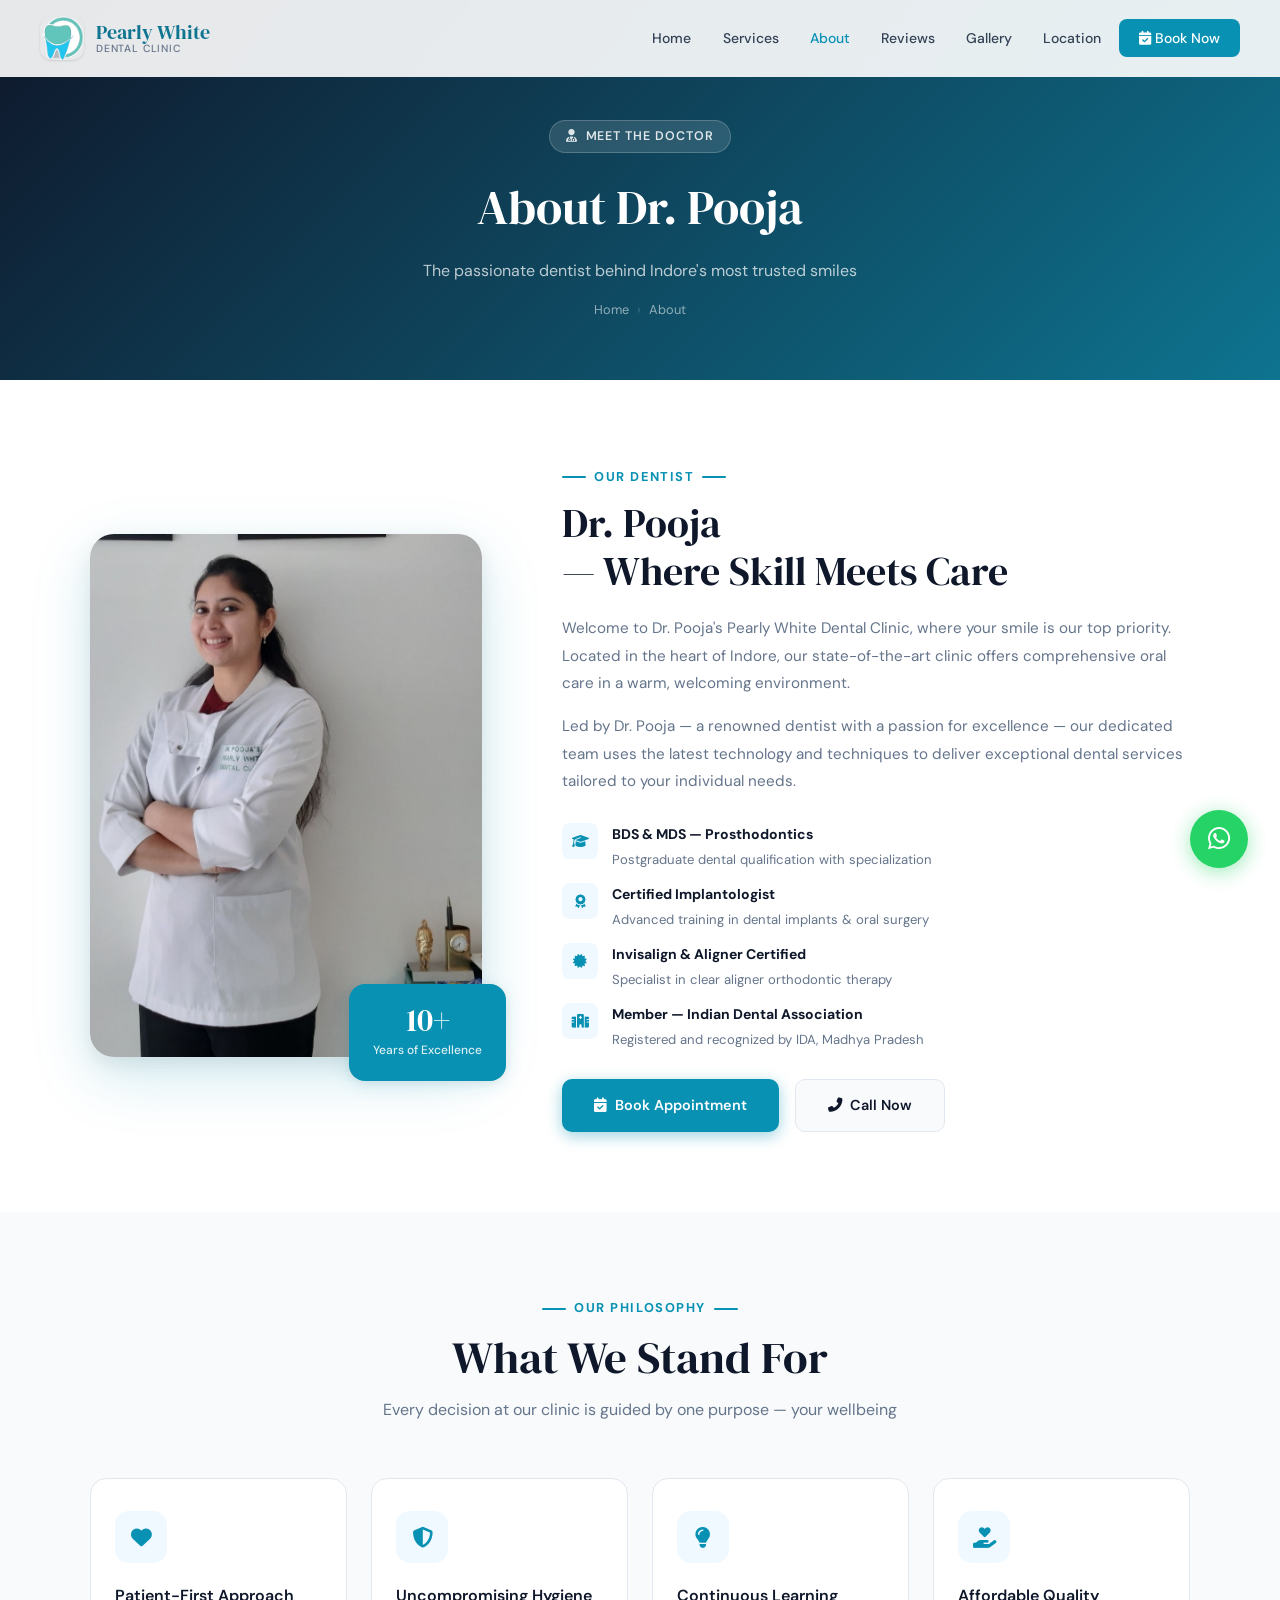
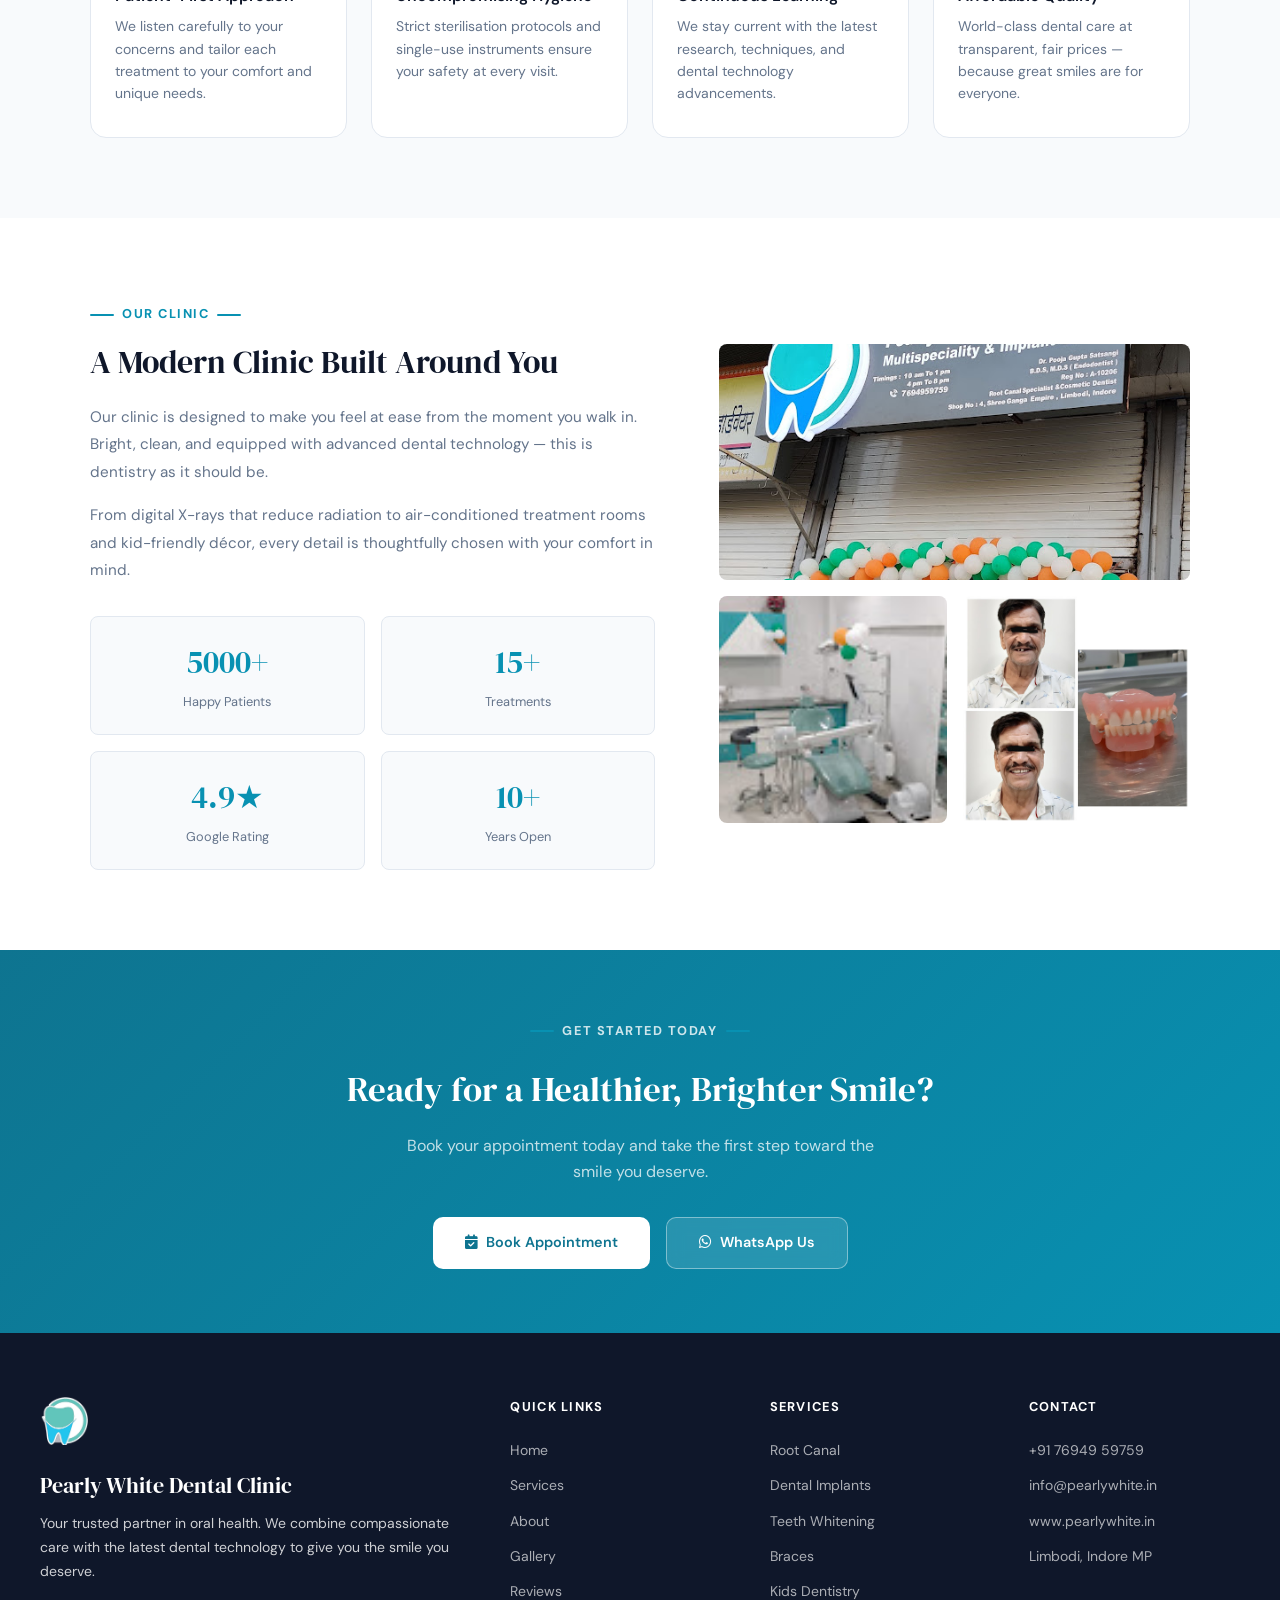
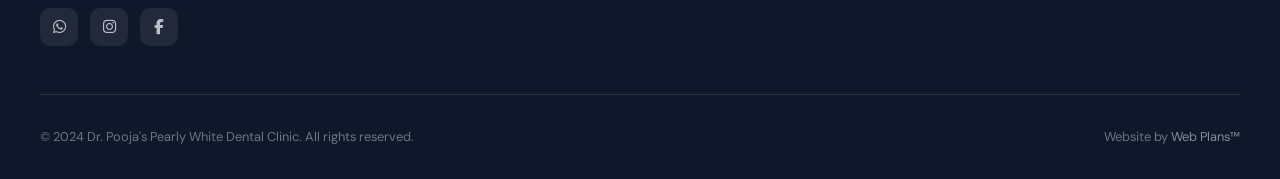
==== about.html @ 0741f584 "Add files via upload" ====
<!DOCTYPE html>
<html lang="en">
<head>
  <meta charset="UTF-8">
  <meta name="viewport" content="width=device-width, initial-scale=1.0">
  <title>About Dr. Pooja — Pearly White Dental Clinic Indore</title>
  <link rel="icon" type="image/x-icon" href="logo.png">
  <meta name="description" content="Meet Dr. Pooja — founder and lead dentist at Pearly White Dental Clinic, Indore. Learn about her qualifications, philosophy, and commitment to your smile.">
  <meta name="theme-color" content="#0891b2">
  <link rel="stylesheet" href="style.css">
  <link rel="stylesheet" href="https://cdnjs.cloudflare.com/ajax/libs/font-awesome/6.4.0/css/all.min.css">
  <style>
    /* About-specific */
    .about-intro {
      background: var(--white);
    }
    .about-grid {
      display: grid;
      grid-template-columns: 1fr 1.6fr;
      gap: 5rem;
      align-items: center;
      max-width: 1100px;
      margin: 0 auto;
    }
    .about-img-wrap {
      position: relative;
    }
    .about-img-frame {
      border-radius: 24px;
      overflow: hidden;
      box-shadow: var(--shadow-lg);
      aspect-ratio: 3/4;
    }
    .about-img-frame img {
      width: 100%;
      height: 100%;
      object-fit: cover;
      display: block;
    }
    .about-badge-float {
      position: absolute;
      bottom: -1.5rem;
      right: -1.5rem;
      background: var(--primary);
      color: white;
      padding: 1.25rem 1.5rem;
      border-radius: 16px;
      text-align: center;
      box-shadow: var(--shadow-md);
    }
    .about-badge-float .num {
      font-family: 'DM Serif Display', serif;
      font-size: 2rem;
      display: block;
      line-height: 1;
    }
    .about-badge-float .lbl {
      font-size: 0.75rem;
      opacity: 0.85;
      font-weight: 500;
    }
    .about-text .section-label { justify-content: flex-start; }
    .about-text h2 {
      font-family: 'DM Serif Display', serif;
      font-size: clamp(1.8rem, 3.5vw, 2.5rem);
      color: var(--dark);
      font-weight: 400;
      line-height: 1.2;
      margin-bottom: 1.25rem;
    }
    .about-text p {
      color: var(--muted);
      line-height: 1.8;
      margin-bottom: 1rem;
      font-size: 0.95rem;
    }
    .about-creds {
      display: flex;
      flex-direction: column;
      gap: 0.75rem;
      margin: 1.75rem 0;
    }
    .cred-item {
      display: flex;
      align-items: flex-start;
      gap: 0.85rem;
    }
    .cred-icon {
      width: 36px;
      height: 36px;
      background: var(--accent);
      border-radius: 8px;
      display: flex;
      align-items: center;
      justify-content: center;
      color: var(--primary);
      font-size: 0.85rem;
      flex-shrink: 0;
    }
    .cred-item strong { display: block; font-size: 0.875rem; color: var(--dark); }
    .cred-item span { font-size: 0.82rem; color: var(--muted); }

    /* Values */
    .values { background: var(--light); }
    .values-grid {
      display: grid;
      grid-template-columns: repeat(auto-fit, minmax(220px, 1fr));
      gap: 1.5rem;
      max-width: 1100px;
      margin: 0 auto;
    }
    .value-card {
      background: var(--white);
      border: 1px solid var(--border);
      border-radius: var(--radius);
      padding: 2rem 1.5rem;
      transition: var(--transition);
    }
    .value-card:hover {
      box-shadow: var(--shadow-md);
      transform: translateY(-5px);
      border-color: rgba(8,145,178,0.2);
    }
    .value-icon {
      width: 52px; height: 52px;
      background: var(--accent);
      border-radius: 14px;
      display: flex; align-items: center; justify-content: center;
      color: var(--primary);
      font-size: 1.3rem;
      margin-bottom: 1.25rem;
      transition: var(--transition);
    }
    .value-card:hover .value-icon {
      background: var(--primary);
      color: white;
    }
    .value-card h3 { font-size: 1rem; font-weight: 600; margin-bottom: 0.4rem; }
    .value-card p { font-size: 0.875rem; color: var(--muted); line-height: 1.6; }

    /* Team / Dr card */
    .clinic-section { background: var(--white); }
    .clinic-inner {
      max-width: 1100px;
      margin: 0 auto;
      display: grid;
      grid-template-columns: 1.2fr 1fr;
      gap: 4rem;
      align-items: center;
    }
    .clinic-text h2 {
      font-family: 'DM Serif Display', serif;
      font-size: 2rem;
      font-weight: 400;
      margin-bottom: 1rem;
    }
    .clinic-text p {
      color: var(--muted);
      line-height: 1.8;
      font-size: 0.95rem;
      margin-bottom: 1rem;
    }
    .stats-row {
      display: grid;
      grid-template-columns: repeat(2, 1fr);
      gap: 1rem;
      margin-top: 2rem;
    }
    .stat-box {
      background: var(--light);
      border: 1px solid var(--border);
      border-radius: var(--radius-sm);
      padding: 1.25rem;
      text-align: center;
    }
    .stat-box .n {
      font-family: 'DM Serif Display', serif;
      font-size: 2rem;
      color: var(--primary);
      display: block;
    }
    .stat-box .l { font-size: 0.8rem; color: var(--muted); }
    .clinic-img-col {
      display: grid;
      grid-template-columns: 1fr 1fr;
      gap: 1rem;
    }
    .clinic-img-col img {
      width: 100%;
      border-radius: var(--radius-sm);
      object-fit: cover;
      aspect-ratio: 1;
    }
    .clinic-img-col img:first-child {
      grid-column: span 2;
      aspect-ratio: 2/1;
    }

    @media (max-width: 900px) {
      .about-grid { grid-template-columns: 1fr; }
      .about-img-wrap { max-width: 400px; margin: 0 auto; }
      .about-text .section-label { justify-content: center; }
      .about-text { text-align: center; }
      .about-creds { align-items: flex-start; text-align: left; }
      .clinic-inner { grid-template-columns: 1fr; }
    }
  </style>
</head>
<body>

<!-- NAVBAR -->
<nav class="navbar">
  <a href="index.html" class="navbar-brand">
    <img src="logo.png" alt="Pearly White" class="brand-logo">
    <div class="brand-text">
      <span class="brand-name">Pearly White</span>
      <span class="brand-sub">Dental Clinic</span>
    </div>
  </a>
  <button class="menu-toggle" aria-label="Toggle menu">
    <i class="fas fa-bars"></i>
  </button>
  <ul class="nav-links">
    <li><a href="index.html">Home</a></li>
    <li><a href="index.html#services">Services</a></li>
    <li><a href="about.html" style="color:var(--primary);">About</a></li>
    <li><a href="index.html#testimonials">Reviews</a></li>
    <li><a href="gallery.html">Gallery</a></li>
    <li><a href="index.html#location">Location</a></li>
    <li class="nav-cta"><a href="index.html#contact"><i class="fas fa-calendar-check"></i> Book Now</a></li>
  </ul>
</nav>

<!-- WHATSAPP -->
<a href="https://wa.me/917694959759" target="_blank" class="whatsapp-float" aria-label="WhatsApp">
  <i class="fab fa-whatsapp"></i>
</a>

<!-- PAGE HERO -->
<div class="page-hero">
  <div class="page-hero-badge"><i class="fas fa-user-md"></i> Meet the Doctor</div>
  <h1>About Dr. Pooja</h1>
  <p>The passionate dentist behind Indore's most trusted smiles</p>
  <nav class="breadcrumb">
    <a href="index.html">Home</a>
    <span class="sep">›</span>
    <span>About</span>
  </nav>
</div>

<!-- ABOUT INTRO -->
<section class="about-intro">
  <div class="about-grid">
    <div class="about-img-wrap reveal">
      <div class="about-img-frame">
        <img src="dr-pooja.jpg" alt="Dr. Pooja — Pearly White Dental Clinic Indore" loading="lazy">
      </div>
      <div class="about-badge-float">
        <span class="num">10+</span>
        <span class="lbl">Years of Excellence</span>
      </div>
    </div>

    <div class="about-text reveal reveal-delay-2">
      <div class="section-label"><span>Our Dentist</span></div>
      <h2>Dr. Pooja<br>— Where Skill Meets Care</h2>
      <p>Welcome to Dr. Pooja's Pearly White Dental Clinic, where your smile is our top priority. Located in the heart of Indore, our state-of-the-art clinic offers comprehensive oral care in a warm, welcoming environment.</p>
      <p>Led by Dr. Pooja — a renowned dentist with a passion for excellence — our dedicated team uses the latest technology and techniques to deliver exceptional dental services tailored to your individual needs.</p>

      <div class="about-creds">
        <div class="cred-item">
          <div class="cred-icon"><i class="fas fa-graduation-cap"></i></div>
          <div>
            <strong>BDS &amp; MDS — Prosthodontics</strong>
            <span>Postgraduate dental qualification with specialization</span>
          </div>
        </div>
        <div class="cred-item">
          <div class="cred-icon"><i class="fas fa-award"></i></div>
          <div>
            <strong>Certified Implantologist</strong>
            <span>Advanced training in dental implants &amp; oral surgery</span>
          </div>
        </div>
        <div class="cred-item">
          <div class="cred-icon"><i class="fas fa-certificate"></i></div>
          <div>
            <strong>Invisalign &amp; Aligner Certified</strong>
            <span>Specialist in clear aligner orthodontic therapy</span>
          </div>
        </div>
        <div class="cred-item">
          <div class="cred-icon"><i class="fas fa-hospital"></i></div>
          <div>
            <strong>Member — Indian Dental Association</strong>
            <span>Registered and recognized by IDA, Madhya Pradesh</span>
          </div>
        </div>
      </div>

      <div style="display:flex; gap:1rem; flex-wrap:wrap;">
        <a href="index.html#contact" class="btn btn-primary"><i class="fas fa-calendar-check"></i> Book Appointment</a>
        <a href="tel:+917694959759" class="btn" style="background:var(--light); color:var(--dark); border:1.5px solid var(--border);"><i class="fas fa-phone-alt"></i> Call Now</a>
      </div>
    </div>
  </div>
</section>

<!-- VALUES -->
<section class="values">
  <div class="section-title reveal">
    <div class="section-label"><span>Our Philosophy</span></div>
    <h2>What We Stand For</h2>
    <p>Every decision at our clinic is guided by one purpose — your wellbeing</p>
  </div>
  <div class="values-grid">
    <div class="value-card reveal reveal-delay-1">
      <div class="value-icon"><i class="fas fa-heart"></i></div>
      <h3>Patient-First Approach</h3>
      <p>We listen carefully to your concerns and tailor each treatment to your comfort and unique needs.</p>
    </div>
    <div class="value-card reveal reveal-delay-2">
      <div class="value-icon"><i class="fas fa-shield-alt"></i></div>
      <h3>Uncompromising Hygiene</h3>
      <p>Strict sterilisation protocols and single-use instruments ensure your safety at every visit.</p>
    </div>
    <div class="value-card reveal reveal-delay-3">
      <div class="value-icon"><i class="fas fa-lightbulb"></i></div>
      <h3>Continuous Learning</h3>
      <p>We stay current with the latest research, techniques, and dental technology advancements.</p>
    </div>
    <div class="value-card reveal reveal-delay-4">
      <div class="value-icon"><i class="fas fa-hand-holding-heart"></i></div>
      <h3>Affordable Quality</h3>
      <p>World-class dental care at transparent, fair prices — because great smiles are for everyone.</p>
    </div>
  </div>
</section>

<!-- CLINIC SECTION -->
<section class="clinic-section">
  <div class="clinic-inner">
    <div class="clinic-text reveal">
      <div class="section-label"><span>Our Clinic</span></div>
      <h2>A Modern Clinic Built Around You</h2>
      <p>Our clinic is designed to make you feel at ease from the moment you walk in. Bright, clean, and equipped with advanced dental technology — this is dentistry as it should be.</p>
      <p>From digital X-rays that reduce radiation to air-conditioned treatment rooms and kid-friendly décor, every detail is thoughtfully chosen with your comfort in mind.</p>

      <div class="stats-row">
        <div class="stat-box">
          <span class="n">5000+</span>
          <span class="l">Happy Patients</span>
        </div>
        <div class="stat-box">
          <span class="n">15+</span>
          <span class="l">Treatments</span>
        </div>
        <div class="stat-box">
          <span class="n">4.9★</span>
          <span class="l">Google Rating</span>
        </div>
        <div class="stat-box">
          <span class="n">10+</span>
          <span class="l">Years Open</span>
        </div>
      </div>
    </div>

    <div class="clinic-img-col reveal reveal-delay-2">
      <img src="banner1.jpg" alt="Pearly White Dental Clinic Interior" loading="lazy">
      <img src="banner2.jpg" alt="Clinic Treatment Room" loading="lazy">
      <img src="banner3.jpg" alt="Dental Equipment" loading="lazy">
    </div>
  </div>
</section>

<!-- CTA STRIP -->
<section style="background: linear-gradient(135deg, var(--primary-dark), var(--primary)); padding: 4rem 2rem; text-align:center; color:white;">
  <div class="section-label" style="justify-content:center; color:rgba(255,255,255,0.8);">
    <span>Get Started Today</span>
  </div>
  <h2 style="font-family:'DM Serif Display',serif; font-size:2.2rem; font-weight:400; margin: 0.5rem 0 1rem;" class="reveal">
    Ready for a Healthier, Brighter Smile?
  </h2>
  <p style="color:rgba(255,255,255,0.75); max-width:480px; margin:0 auto 2rem;" class="reveal">
    Book your appointment today and take the first step toward the smile you deserve.
  </p>
  <div class="reveal" style="display:flex; gap:1rem; justify-content:center; flex-wrap:wrap;">
    <a href="index.html#contact" class="btn" style="background:white; color:var(--primary-dark);">
      <i class="fas fa-calendar-check"></i> Book Appointment
    </a>
    <a href="https://wa.me/917694959759" target="_blank" class="btn btn-outline">
      <i class="fab fa-whatsapp"></i> WhatsApp Us
    </a>
  </div>
</section>

<!-- FOOTER -->
<footer>
  <div class="footer-inner">
    <div class="footer-brand">
      <img src="logo.png" alt="Pearly White">
      <h3>Pearly White Dental Clinic</h3>
      <p>Your trusted partner in oral health. We combine compassionate care with the latest dental technology to give you the smile you deserve.</p>
      <div class="footer-social">
        <a href="https://wa.me/917694959759" target="_blank"><i class="fab fa-whatsapp"></i></a>
        <a href="https://www.instagram.com/pearlywhitedentalclinic2021/" target="_blank"><i class="fab fa-instagram"></i></a>
        <a href="https://www.facebook.com" target="_blank"><i class="fab fa-facebook-f"></i></a>
      </div>
    </div>
    <div class="footer-col">
      <h4>Quick Links</h4>
      <ul>
        <li><a href="index.html">Home</a></li>
        <li><a href="index.html#services">Services</a></li>
        <li><a href="about.html">About</a></li>
        <li><a href="gallery.html">Gallery</a></li>
        <li><a href="index.html#testimonials">Reviews</a></li>
      </ul>
    </div>
    <div class="footer-col">
      <h4>Services</h4>
      <ul>
        <li><a href="index.html#services">Root Canal</a></li>
        <li><a href="index.html#services">Dental Implants</a></li>
        <li><a href="index.html#services">Teeth Whitening</a></li>
        <li><a href="index.html#services">Braces</a></li>
        <li><a href="index.html#services">Kids Dentistry</a></li>
      </ul>
    </div>
    <div class="footer-col">
      <h4>Contact</h4>
      <ul>
        <li><a href="tel:+917694959759">+91 76949 59759</a></li>
        <li><a href="mailto:info@pearlywhite.in">info@pearlywhite.in</a></li>
        <li><a href="https://www.pearlywhite.in">www.pearlywhite.in</a></li>
        <li><a href="index.html#location">Limbodi, Indore MP</a></li>
      </ul>
    </div>
  </div>
  <div class="footer-bottom">
    <span>© 2024 Dr. Pooja's Pearly White Dental Clinic. All rights reserved.</span>
    <span>Website by <a href="https://www.webplans.in" target="_blank">Web Plans™</a></span>
  </div>
</footer>

<script src="main.js"></script>
</body>
</html>
---- style.css ----
/* =============================================
   PEARLY WHITE DENTAL CLINIC — Premium UI
   ============================================= */

@import url('https://fonts.googleapis.com/css2?family=DM+Serif+Display:ital@0;1&family=DM+Sans:wght@300;400;500;600;700&display=swap');

:root {
  --primary: #0891b2;
  --primary-light: #22d3ee;
  --primary-dark: #0e7490;
  --accent: #f0f9ff;
  --gold: #f59e0b;
  --dark: #0f172a;
  --mid: #334155;
  --muted: #64748b;
  --light: #f8fafc;
  --white: #ffffff;
  --border: #e2e8f0;
  --shadow-sm: 0 1px 3px rgba(0,0,0,0.08), 0 1px 2px rgba(0,0,0,0.04);
  --shadow-md: 0 4px 20px rgba(8,145,178,0.12), 0 2px 8px rgba(0,0,0,0.06);
  --shadow-lg: 0 20px 60px rgba(8,145,178,0.18), 0 8px 20px rgba(0,0,0,0.08);
  --radius: 16px;
  --radius-sm: 8px;
  --transition: 0.35s cubic-bezier(0.4, 0, 0.2, 1);
}

*, *::before, *::after {
  margin: 0;
  padding: 0;
  box-sizing: border-box;
}

html {
  scroll-behavior: smooth;
  font-size: 16px;
}

body {
  font-family: 'DM Sans', sans-serif;
  color: var(--dark);
  background: var(--white);
  overflow-x: hidden;
  line-height: 1.6;
}

/* ── SCROLLBAR ── */
::-webkit-scrollbar { width: 6px; }
::-webkit-scrollbar-track { background: var(--light); }
::-webkit-scrollbar-thumb { background: var(--primary); border-radius: 3px; }

/* ── NAVBAR ── */
.navbar {
  position: fixed;
  top: 0; left: 0; right: 0;
  z-index: 1000;
  padding: 1rem 2.5rem;
  display: flex;
  align-items: center;
  justify-content: space-between;
  background: rgba(255,255,255,0.9);
  backdrop-filter: blur(20px);
  -webkit-backdrop-filter: blur(20px);
  border-bottom: 1px solid transparent;
  transition: var(--transition);
}

.navbar.scrolled {
  border-bottom-color: var(--border);
  box-shadow: 0 4px 30px rgba(0,0,0,0.08);
}

.navbar-brand {
  display: flex;
  align-items: center;
  gap: 0.75rem;
  text-decoration: none;
}

.brand-logo {
  width: 44px;
  height: 44px;
  border-radius: 12px;
  object-fit: contain;
  box-shadow: var(--shadow-sm);
}

.brand-text {
  display: flex;
  flex-direction: column;
  line-height: 1.1;
}

.brand-name {
  font-family: 'DM Serif Display', serif;
  font-size: 1.25rem;
  color: var(--primary-dark);
  font-weight: 400;
}

.brand-sub {
  font-size: 0.65rem;
  color: var(--muted);
  font-weight: 500;
  letter-spacing: 0.08em;
  text-transform: uppercase;
}

.nav-links {
  display: flex;
  gap: 0.25rem;
  list-style: none;
  align-items: center;
}

.nav-links a {
  display: block;
  padding: 0.5rem 0.85rem;
  color: var(--mid);
  text-decoration: none;
  font-size: 0.875rem;
  font-weight: 500;
  border-radius: 8px;
  transition: var(--transition);
  position: relative;
}

.nav-links a:hover {
  color: var(--primary);
  background: var(--accent);
}

.nav-links .nav-cta a {
  background: var(--primary);
  color: white;
  padding: 0.5rem 1.25rem;
}

.nav-links .nav-cta a:hover {
  background: var(--primary-dark);
  color: white;
}

.menu-toggle {
  display: none;
  cursor: pointer;
  width: 40px;
  height: 40px;
  border-radius: 10px;
  background: var(--accent);
  align-items: center;
  justify-content: center;
  color: var(--primary-dark);
  font-size: 1.1rem;
  border: none;
  outline: none;
}

/* ── WHATSAPP FLOAT ── */
.whatsapp-float {
  position: fixed;
  bottom: 32px;
  right: 32px;
  background: #25d366;
  color: white;
  width: 58px;
  height: 58px;
  border-radius: 50%;
  font-size: 1.6rem;
  z-index: 999;
  display: flex;
  align-items: center;
  justify-content: center;
  text-decoration: none;
  box-shadow: 0 4px 20px rgba(37,211,102,0.45);
  animation: wa-pulse 2.5s infinite;
  transition: transform var(--transition);
}

.whatsapp-float:hover {
  transform: scale(1.1);
}

@keyframes wa-pulse {
  0%, 100% { box-shadow: 0 4px 20px rgba(37,211,102,0.45); }
  50% { box-shadow: 0 4px 30px rgba(37,211,102,0.7), 0 0 0 12px rgba(37,211,102,0.1); }
}

/* ── HERO ── */
.hero {
  position: relative;
  min-height: 100vh;
  display: flex;
  align-items: center;
  justify-content: center;
  overflow: hidden;
  padding-top: 80px;
}

.hero-bg {
  position: absolute;
  inset: 0;
  background-image: url('banner.jpg');
  background-size: cover;
  background-position: center;
  transform: scale(1.05);
  transition: transform 8s ease;
}

.hero-bg.loaded {
  transform: scale(1);
}

.hero-overlay {
  position: absolute;
  inset: 0;
  background: linear-gradient(
    135deg,
    rgba(8,30,63,0.85) 0%,
    rgba(8,145,178,0.6) 50%,
    rgba(8,30,63,0.75) 100%
  );
}

.hero-content {
  position: relative;
  z-index: 2;
  text-align: center;
  color: white;
  max-width: 800px;
  padding: 2rem;
  animation: hero-in 1s ease forwards;
}

@keyframes hero-in {
  from { opacity: 0; transform: translateY(30px); }
  to { opacity: 1; transform: translateY(0); }
}

.hero-badge {
  display: inline-flex;
  align-items: center;
  gap: 0.5rem;
  background: rgba(255,255,255,0.15);
  backdrop-filter: blur(10px);
  border: 1px solid rgba(255,255,255,0.25);
  padding: 0.4rem 1rem;
  border-radius: 100px;
  font-size: 0.8rem;
  font-weight: 600;
  letter-spacing: 0.05em;
  text-transform: uppercase;
  margin-bottom: 1.5rem;
  color: rgba(255,255,255,0.9);
}

.hero-badge i { color: var(--gold); }

.hero-content h1 {
  font-family: 'DM Serif Display', serif;
  font-size: clamp(2.2rem, 5vw, 4rem);
  line-height: 1.15;
  margin-bottom: 1.25rem;
  font-weight: 400;
}

.hero-content h1 span {
  color: var(--primary-light);
  font-style: italic;
}

.hero-content p {
  font-size: 1.1rem;
  color: rgba(255,255,255,0.82);
  margin-bottom: 2.5rem;
  max-width: 560px;
  margin-left: auto;
  margin-right: auto;
}

.hero-actions {
  display: flex;
  gap: 1rem;
  justify-content: center;
  flex-wrap: wrap;
}

.hero-stats {
  position: absolute;
  bottom: 3rem;
  left: 50%;
  transform: translateX(-50%);
  display: flex;
  gap: 3rem;
  color: white;
  z-index: 2;
}

.stat-item { text-align: center; }

.stat-num {
  font-family: 'DM Serif Display', serif;
  font-size: 2rem;
  color: var(--primary-light);
  display: block;
}

.stat-label {
  font-size: 0.75rem;
  color: rgba(255,255,255,0.7);
  text-transform: uppercase;
  letter-spacing: 0.05em;
}

/* ── BUTTONS ── */
.btn {
  display: inline-flex;
  align-items: center;
  gap: 0.5rem;
  padding: 0.85rem 2rem;
  border-radius: 10px;
  font-size: 0.9rem;
  font-weight: 600;
  text-decoration: none;
  border: none;
  cursor: pointer;
  transition: var(--transition);
  font-family: 'DM Sans', sans-serif;
}

.btn-primary {
  background: var(--primary);
  color: white;
  box-shadow: 0 4px 15px rgba(8,145,178,0.4);
}

.btn-primary:hover {
  background: var(--primary-dark);
  transform: translateY(-2px);
  box-shadow: 0 8px 25px rgba(8,145,178,0.5);
}

.btn-outline {
  background: rgba(255,255,255,0.12);
  color: white;
  border: 1.5px solid rgba(255,255,255,0.4);
  backdrop-filter: blur(8px);
}

.btn-outline:hover {
  background: rgba(255,255,255,0.22);
  border-color: white;
  transform: translateY(-2px);
}

/* ── SECTIONS ── */
section {
  padding: 5rem 2rem;
}

.section-label {
  display: inline-flex;
  align-items: center;
  gap: 0.5rem;
  color: var(--primary);
  font-size: 0.8rem;
  font-weight: 700;
  letter-spacing: 0.12em;
  text-transform: uppercase;
  margin-bottom: 0.75rem;
}

.section-label::before,
.section-label::after {
  content: '';
  display: block;
  width: 24px;
  height: 2px;
  background: var(--primary);
  border-radius: 2px;
}

.section-title {
  text-align: center;
  margin-bottom: 3.5rem;
}

.section-title h2 {
  font-family: 'DM Serif Display', serif;
  font-size: clamp(1.8rem, 3.5vw, 2.8rem);
  color: var(--dark);
  font-weight: 400;
  line-height: 1.2;
  margin-bottom: 0.75rem;
}

.section-title p {
  color: var(--muted);
  font-size: 1rem;
  max-width: 520px;
  margin: 0 auto;
}

/* ── SERVICES ── */
.services {
  background: var(--light);
}

.services-grid {
  display: grid;
  grid-template-columns: repeat(auto-fit, minmax(260px, 1fr));
  gap: 1.5rem;
  max-width: 1200px;
  margin: 0 auto 3rem;
}

.service-card {
  background: var(--white);
  padding: 2rem;
  border-radius: var(--radius);
  text-align: center;
  border: 1px solid var(--border);
  transition: var(--transition);
  position: relative;
  overflow: hidden;
}

.service-card::before {
  content: '';
  position: absolute;
  top: 0; left: 0; right: 0;
  height: 3px;
  background: linear-gradient(90deg, var(--primary), var(--primary-light));
  transform: scaleX(0);
  transform-origin: left;
  transition: var(--transition);
}

.service-card:hover {
  transform: translateY(-6px);
  box-shadow: var(--shadow-lg);
  border-color: transparent;
}

.service-card:hover::before { transform: scaleX(1); }

.service-icon-wrap {
  width: 70px;
  height: 70px;
  background: linear-gradient(135deg, var(--accent), rgba(8,145,178,0.1));
  border-radius: 20px;
  display: flex;
  align-items: center;
  justify-content: center;
  margin: 0 auto 1.25rem;
  transition: var(--transition);
}

.service-card:hover .service-icon-wrap {
  background: linear-gradient(135deg, var(--primary), var(--primary-light));
}

.service-icon-wrap i {
  font-size: 1.6rem;
  color: var(--primary);
  transition: var(--transition);
}

.service-card:hover .service-icon-wrap i { color: white; }

.service-card h3 {
  font-size: 1.1rem;
  font-weight: 600;
  margin-bottom: 0.5rem;
  color: var(--dark);
}

.service-card p {
  font-size: 0.875rem;
  color: var(--muted);
  line-height: 1.6;
}

/* Services List */
.services-list-wrap {
  max-width: 900px;
  margin: 0 auto;
}

.services-list-grid {
  display: grid;
  grid-template-columns: repeat(auto-fit, minmax(280px, 1fr));
  gap: 0.75rem;
  list-style: none;
}

.services-list-grid li {
  display: flex;
  align-items: center;
  gap: 0.85rem;
  padding: 0.9rem 1.25rem;
  background: var(--white);
  border-radius: var(--radius-sm);
  border: 1px solid var(--border);
  font-size: 0.9rem;
  font-weight: 500;
  color: var(--mid);
  transition: var(--transition);
}

.services-list-grid li:hover {
  border-color: var(--primary);
  color: var(--primary-dark);
  background: var(--accent);
  transform: translateX(4px);
}

.services-list-grid li i {
  color: var(--primary);
  font-size: 1rem;
  width: 20px;
  flex-shrink: 0;
}

/* ── TESTIMONIALS ── */
.testimonials { background: var(--white); }

.testimonials-container {
  max-width: 1100px;
  margin: 0 auto;
}

.testimonial-slider {
  overflow: hidden;
  position: relative;
}

.swiper-slide {
  height: auto;
}

.testimonial-card {
  background: var(--white);
  border: 1px solid var(--border);
  border-radius: var(--radius);
  padding: 2rem;
  height: 100%;
  display: flex;
  flex-direction: column;
  transition: var(--transition);
  position: relative;
}

.testimonial-card:hover {
  box-shadow: var(--shadow-md);
  border-color: rgba(8,145,178,0.2);
  transform: translateY(-4px);
}

.quote-icon {
  font-family: 'DM Serif Display', serif;
  font-size: 4rem;
  line-height: 1;
  color: var(--primary-light);
  opacity: 0.4;
  margin-bottom: 0.5rem;
}

.testimonial-text {
  font-size: 0.95rem;
  color: var(--mid);
  line-height: 1.7;
  flex: 1;
  margin-bottom: 1.5rem;
  font-style: italic;
}

.testimonial-footer {
  display: flex;
  align-items: center;
  gap: 1rem;
}

.testimonial-img {
  width: 52px;
  height: 52px;
  border-radius: 50%;
  object-fit: cover;
  border: 2px solid var(--primary-light);
}

.testimonial-info h4 {
  font-size: 0.95rem;
  font-weight: 600;
  color: var(--dark);
  margin-bottom: 0.1rem;
}

.testimonial-stars {
  color: var(--gold);
  font-size: 0.75rem;
}

.testimonial-verified {
  font-size: 0.7rem;
  color: var(--muted);
  display: flex;
  align-items: center;
  gap: 0.3rem;
}

.testimonial-verified i { color: var(--primary); }

.swiper-pagination-bullet {
  background: var(--border);
  opacity: 1;
}

.swiper-pagination-bullet-active {
  background: var(--primary) !important;
  width: 20px !important;
  border-radius: 4px !important;
}

/* ── SOCIAL FEED ── */
.social-feed {
  background: var(--light);
}

.instagram-wrapper {
  max-width: 960px;
  margin: 0 auto;
  border-radius: var(--radius);
  overflow: hidden;
  box-shadow: var(--shadow-lg);
  border: 1px solid var(--border);
}

/* ── LOCATION ── */
.location { background: var(--white); }

.location-inner {
  max-width: 1100px;
  margin: 0 auto;
  display: grid;
  grid-template-columns: 1fr 1fr;
  gap: 3rem;
  align-items: center;
}

.location-map {
  border-radius: var(--radius);
  overflow: hidden;
  box-shadow: var(--shadow-md);
  aspect-ratio: 4/3;
}

.location-map iframe {
  width: 100%;
  height: 100%;
  border: none;
  display: block;
}

.location-details h3 {
  font-family: 'DM Serif Display', serif;
  font-size: 1.8rem;
  margin-bottom: 1.25rem;
  color: var(--dark);
  font-weight: 400;
}

.location-info-item {
  display: flex;
  gap: 1rem;
  margin-bottom: 1.25rem;
  align-items: flex-start;
}

.loc-icon {
  width: 42px;
  height: 42px;
  background: var(--accent);
  border-radius: 10px;
  display: flex;
  align-items: center;
  justify-content: center;
  color: var(--primary);
  flex-shrink: 0;
  font-size: 1rem;
}

.loc-text strong {
  display: block;
  font-size: 0.8rem;
  text-transform: uppercase;
  letter-spacing: 0.06em;
  color: var(--muted);
  margin-bottom: 0.2rem;
}

.loc-text span, .loc-text a {
  font-size: 0.95rem;
  color: var(--dark);
  text-decoration: none;
}

.loc-text a:hover { color: var(--primary); }

/* ── CONTACT ── */
.contact-section {
  background: linear-gradient(135deg, var(--light) 0%, rgba(8,145,178,0.05) 100%);
}

.contact-inner {
  max-width: 680px;
  margin: 0 auto;
}

.contact-card {
  background: var(--white);
  border-radius: var(--radius);
  padding: 2.5rem;
  box-shadow: var(--shadow-md);
  border: 1px solid var(--border);
}

.form-row {
  display: grid;
  grid-template-columns: 1fr 1fr;
  gap: 1rem;
}

.form-group {
  margin-bottom: 1.25rem;
}

.form-group label {
  display: block;
  font-size: 0.8rem;
  font-weight: 600;
  color: var(--mid);
  margin-bottom: 0.4rem;
  text-transform: uppercase;
  letter-spacing: 0.05em;
}

.form-group input,
.form-group textarea,
.form-group select {
  width: 100%;
  padding: 0.85rem 1rem;
  border: 1.5px solid var(--border);
  border-radius: var(--radius-sm);
  font-size: 0.95rem;
  color: var(--dark);
  background: var(--white);
  font-family: 'DM Sans', sans-serif;
  transition: var(--transition);
  outline: none;
}

.form-group input:focus,
.form-group textarea:focus,
.form-group select:focus {
  border-color: var(--primary);
  box-shadow: 0 0 0 3px rgba(8,145,178,0.1);
}

.form-group textarea {
  height: 130px;
  resize: vertical;
}

/* ── FOOTER ── */
footer {
  background: var(--dark);
  color: rgba(255,255,255,0.8);
  padding: 4rem 2rem 2rem;
}

.footer-inner {
  max-width: 1200px;
  margin: 0 auto;
  display: grid;
  grid-template-columns: 2fr 1fr 1fr 1fr;
  gap: 3rem;
  margin-bottom: 3rem;
}

.footer-brand img {
  width: 48px;
  height: 48px;
  border-radius: 12px;
  margin-bottom: 1rem;
}

.footer-brand h3 {
  font-family: 'DM Serif Display', serif;
  font-size: 1.4rem;
  color: white;
  margin-bottom: 0.5rem;
  font-weight: 400;
}

.footer-brand p {
  font-size: 0.875rem;
  line-height: 1.7;
  margin-bottom: 1.5rem;
}

.footer-social {
  display: flex;
  gap: 0.75rem;
}

.footer-social a {
  width: 38px;
  height: 38px;
  border-radius: 10px;
  background: rgba(255,255,255,0.08);
  display: flex;
  align-items: center;
  justify-content: center;
  color: rgba(255,255,255,0.7);
  text-decoration: none;
  font-size: 0.95rem;
  transition: var(--transition);
}

.footer-social a:hover {
  background: var(--primary);
  color: white;
}

.footer-col h4 {
  font-size: 0.8rem;
  font-weight: 700;
  text-transform: uppercase;
  letter-spacing: 0.1em;
  color: white;
  margin-bottom: 1.25rem;
}

.footer-col ul { list-style: none; }

.footer-col ul li {
  margin-bottom: 0.6rem;
}

.footer-col ul li a {
  color: rgba(255,255,255,0.65);
  text-decoration: none;
  font-size: 0.875rem;
  transition: var(--transition);
}

.footer-col ul li a:hover {
  color: var(--primary-light);
}

.footer-bottom {
  max-width: 1200px;
  margin: 0 auto;
  padding-top: 2rem;
  border-top: 1px solid rgba(255,255,255,0.1);
  display: flex;
  justify-content: space-between;
  align-items: center;
  font-size: 0.8rem;
  color: rgba(255,255,255,0.4);
  flex-wrap: wrap;
  gap: 1rem;
}

.footer-bottom a {
  color: rgba(255,255,255,0.5);
  text-decoration: none;
  transition: var(--transition);
}

.footer-bottom a:hover { color: var(--primary-light); }

/* ── SCROLL ANIMATIONS ── */
.reveal {
  opacity: 0;
  transform: translateY(30px);
  transition: opacity 0.7s ease, transform 0.7s ease;
}

.reveal.visible {
  opacity: 1;
  transform: translateY(0);
}

.reveal-delay-1 { transition-delay: 0.1s; }
.reveal-delay-2 { transition-delay: 0.2s; }
.reveal-delay-3 { transition-delay: 0.3s; }
.reveal-delay-4 { transition-delay: 0.4s; }

/* ── MOBILE ── */
@media (max-width: 992px) {
  .footer-inner {
    grid-template-columns: 1fr 1fr;
  }

  .location-inner {
    grid-template-columns: 1fr;
  }
}

@media (max-width: 768px) {
  .navbar { padding: 1rem 1.25rem; }

  .menu-toggle { display: flex; }

  .nav-links {
    display: none;
    position: absolute;
    top: 100%; left: 0; right: 0;
    background: var(--white);
    flex-direction: column;
    padding: 1rem;
    gap: 0.25rem;
    border-bottom: 1px solid var(--border);
    box-shadow: 0 10px 30px rgba(0,0,0,0.1);
  }

  .nav-links.active { display: flex; }

  .hero-stats {
    gap: 1.5rem;
    bottom: 2rem;
  }

  .stat-num { font-size: 1.5rem; }

  .hero-content h1 { font-size: 2rem; }

  section { padding: 3.5rem 1.25rem; }

  .form-row { grid-template-columns: 1fr; }

  .footer-inner {
    grid-template-columns: 1fr;
    gap: 2rem;
  }

  .footer-bottom {
    flex-direction: column;
    text-align: center;
  }
}

/* ── PAGE HERO (inner pages) ── */
.page-hero {
  padding: 120px 2rem 60px;
  background: linear-gradient(135deg, var(--dark) 0%, var(--primary-dark) 100%);
  text-align: center;
  color: white;
}

.page-hero-badge {
  display: inline-flex;
  align-items: center;
  gap: 0.5rem;
  background: rgba(255,255,255,0.12);
  border: 1px solid rgba(255,255,255,0.2);
  padding: 0.35rem 1rem;
  border-radius: 100px;
  font-size: 0.78rem;
  font-weight: 600;
  text-transform: uppercase;
  letter-spacing: 0.08em;
  margin-bottom: 1rem;
  color: rgba(255,255,255,0.85);
}

.page-hero h1 {
  font-family: 'DM Serif Display', serif;
  font-size: clamp(1.8rem, 4vw, 3rem);
  font-weight: 400;
  margin-bottom: 0.75rem;
}

.page-hero p {
  color: rgba(255,255,255,0.72);
  font-size: 1rem;
  max-width: 480px;
  margin: 0 auto;
}

/* ── BREADCRUMB ── */
.breadcrumb {
  display: flex;
  align-items: center;
  justify-content: center;
  gap: 0.5rem;
  font-size: 0.8rem;
  color: rgba(255,255,255,0.55);
  margin-top: 1rem;
}

.breadcrumb a {
  color: rgba(255,255,255,0.55);
  text-decoration: none;
}

.breadcrumb a:hover { color: var(--primary-light); }

.breadcrumb .sep { opacity: 0.4; }
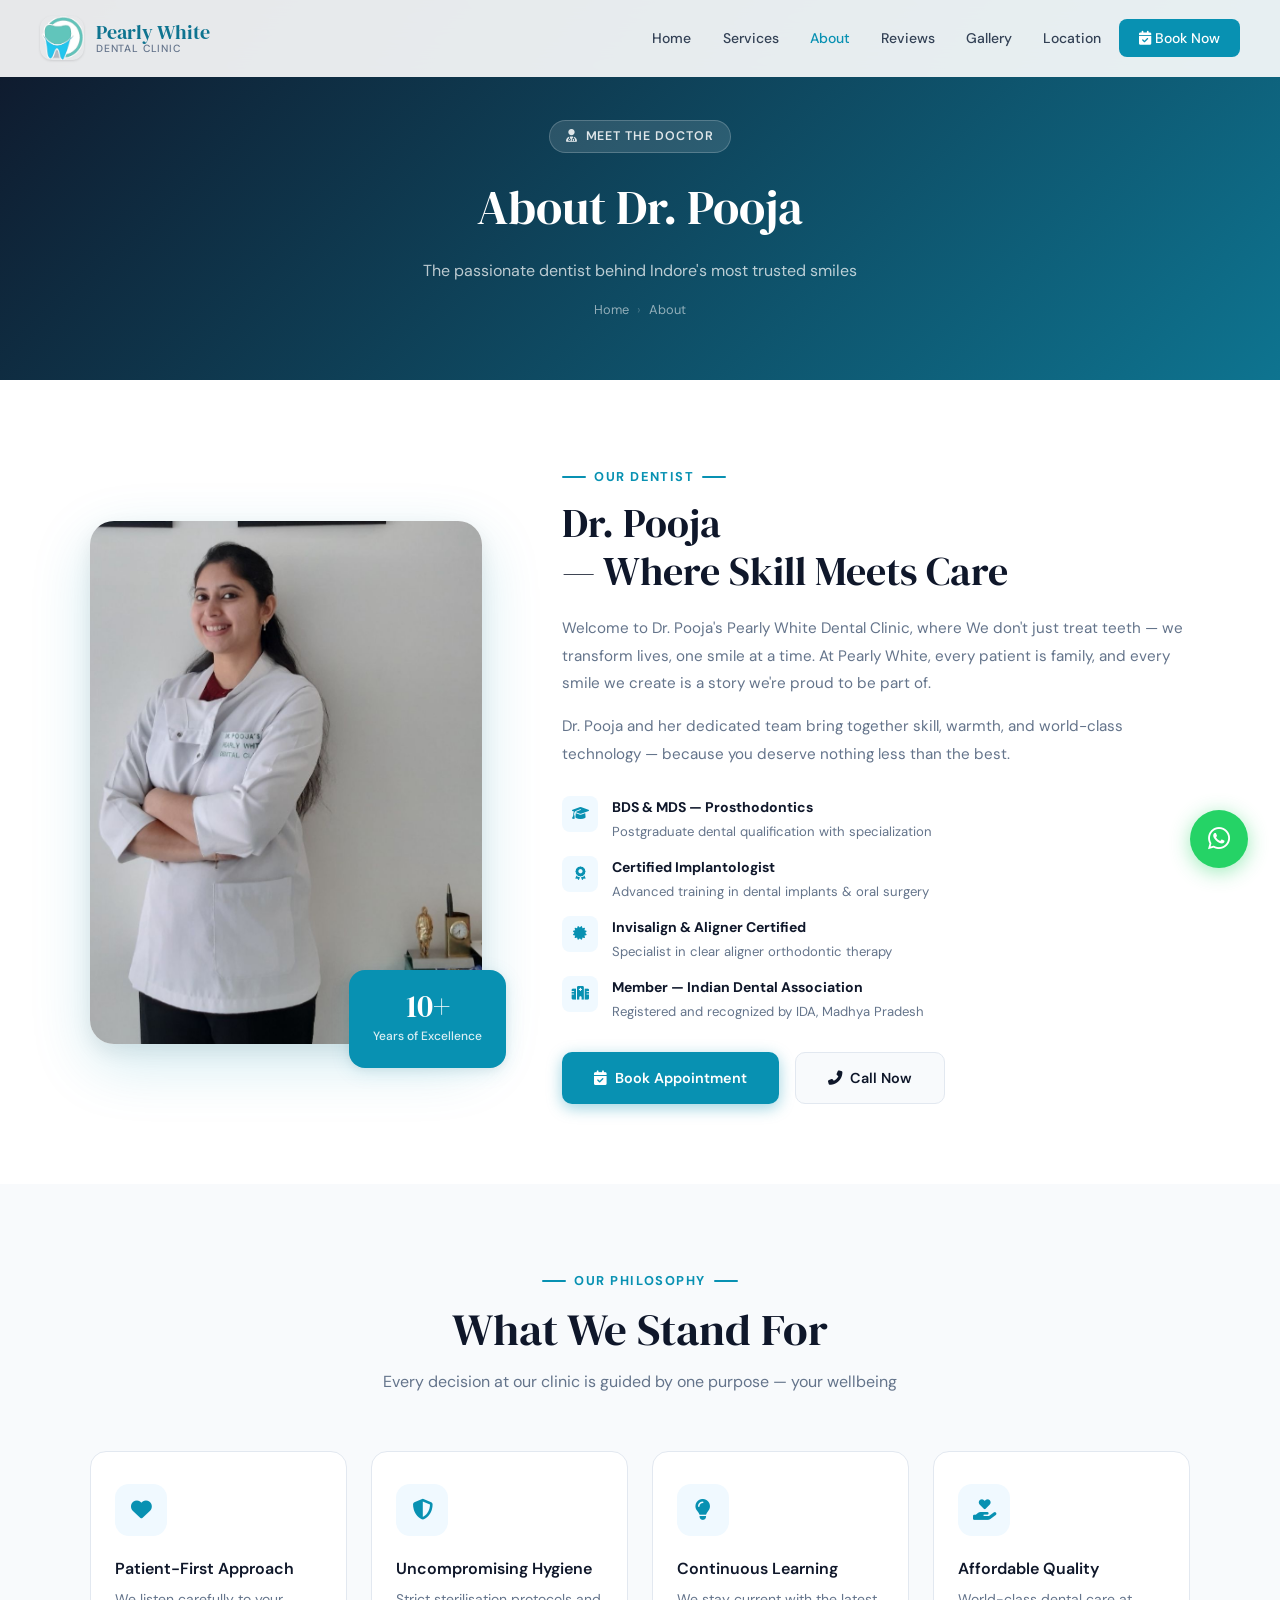
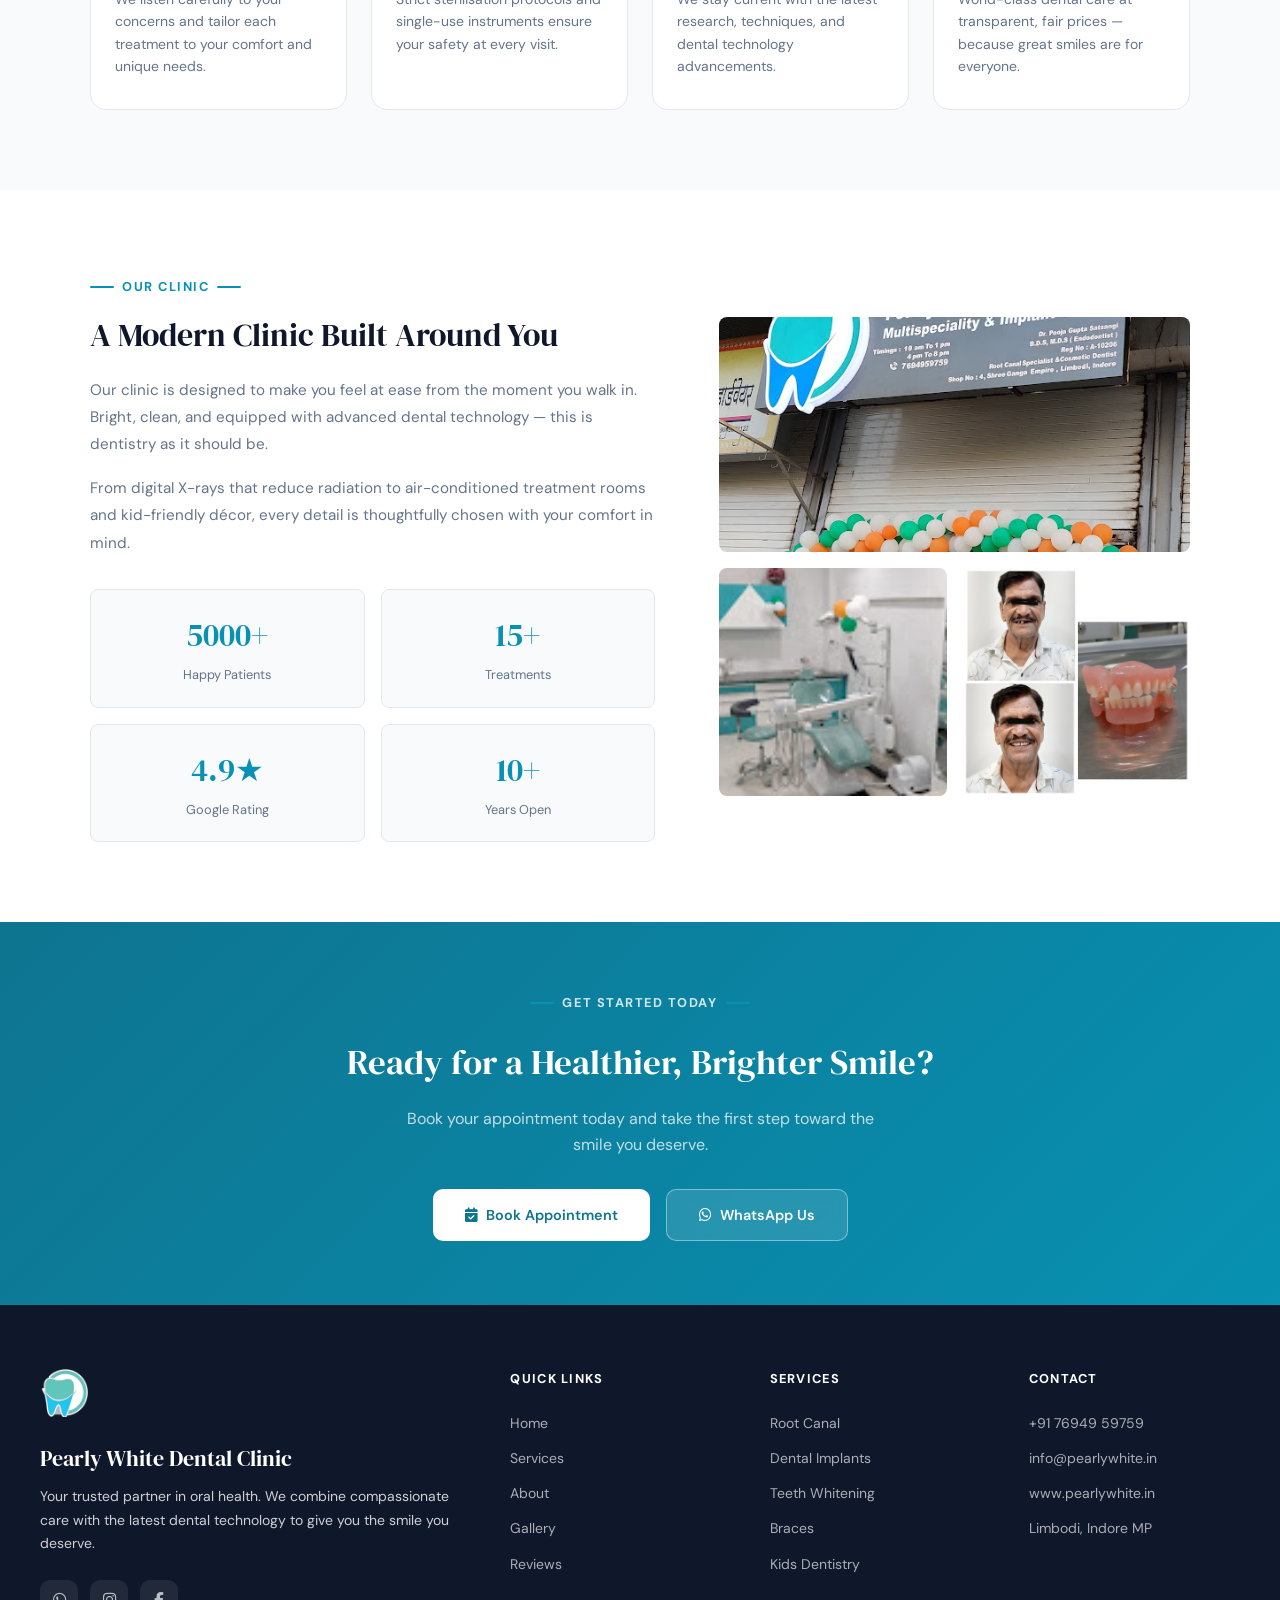
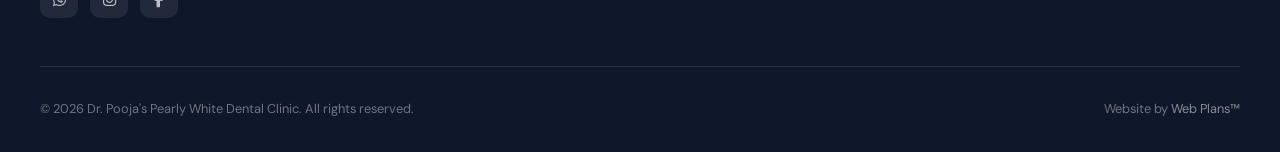
==== commit c682c081: "Update about.html" ====
--- a/about.html
+++ b/about.html
@@ -264,8 +264,8 @@
     <div class="about-text reveal reveal-delay-2">
       <div class="section-label"><span>Our Dentist</span></div>
       <h2>Dr. Pooja<br>— Where Skill Meets Care</h2>
-      <p>Welcome to Dr. Pooja's Pearly White Dental Clinic, where your smile is our top priority. Located in the heart of Indore, our state-of-the-art clinic offers comprehensive oral care in a warm, welcoming environment.</p>
-      <p>Led by Dr. Pooja — a renowned dentist with a passion for excellence — our dedicated team uses the latest technology and techniques to deliver exceptional dental services tailored to your individual needs.</p>
+      <p>Welcome to Dr. Pooja's Pearly White Dental Clinic, where We don't just treat teeth — we transform lives, one smile at a time. At Pearly White, every patient is family, and every smile we create is a story we're proud to be part of.</p>
+      <p>Dr. Pooja and her dedicated team bring together skill, warmth, and world-class technology — because you deserve nothing less than the best.</p>
 
       <div class="about-creds">
         <div class="cred-item">
@@ -439,7 +439,7 @@
     </div>
   </div>
   <div class="footer-bottom">
-    <span>© 2024 Dr. Pooja's Pearly White Dental Clinic. All rights reserved.</span>
+    <span>© 2026 Dr. Pooja's Pearly White Dental Clinic. All rights reserved.</span>
     <span>Website by <a href="https://www.webplans.in" target="_blank">Web Plans™</a></span>
   </div>
 </footer>
--- a/style.css
+++ b/style.css
@@ -268,15 +268,23 @@
   font-style: italic;
 }
 
-.hero-content p {
+/* .hero-content p {
   font-size: 1.1rem;
   color: rgba(255,255,255,0.82);
   margin-bottom: 2.5rem;
   max-width: 560px;
   margin-left: auto;
   margin-right: auto;
-}
-
+} */
+.hero-content p {
+  font-size: 1.1rem;
+  font-weight: 500;
+  color: rgb(255, 253, 253);
+  margin-bottom: 2.5rem;
+  max-width: 560px;
+  margin-left: auto;
+  margin-right: auto;
+}
 .hero-actions {
   display: flex;
   gap: 1rem;
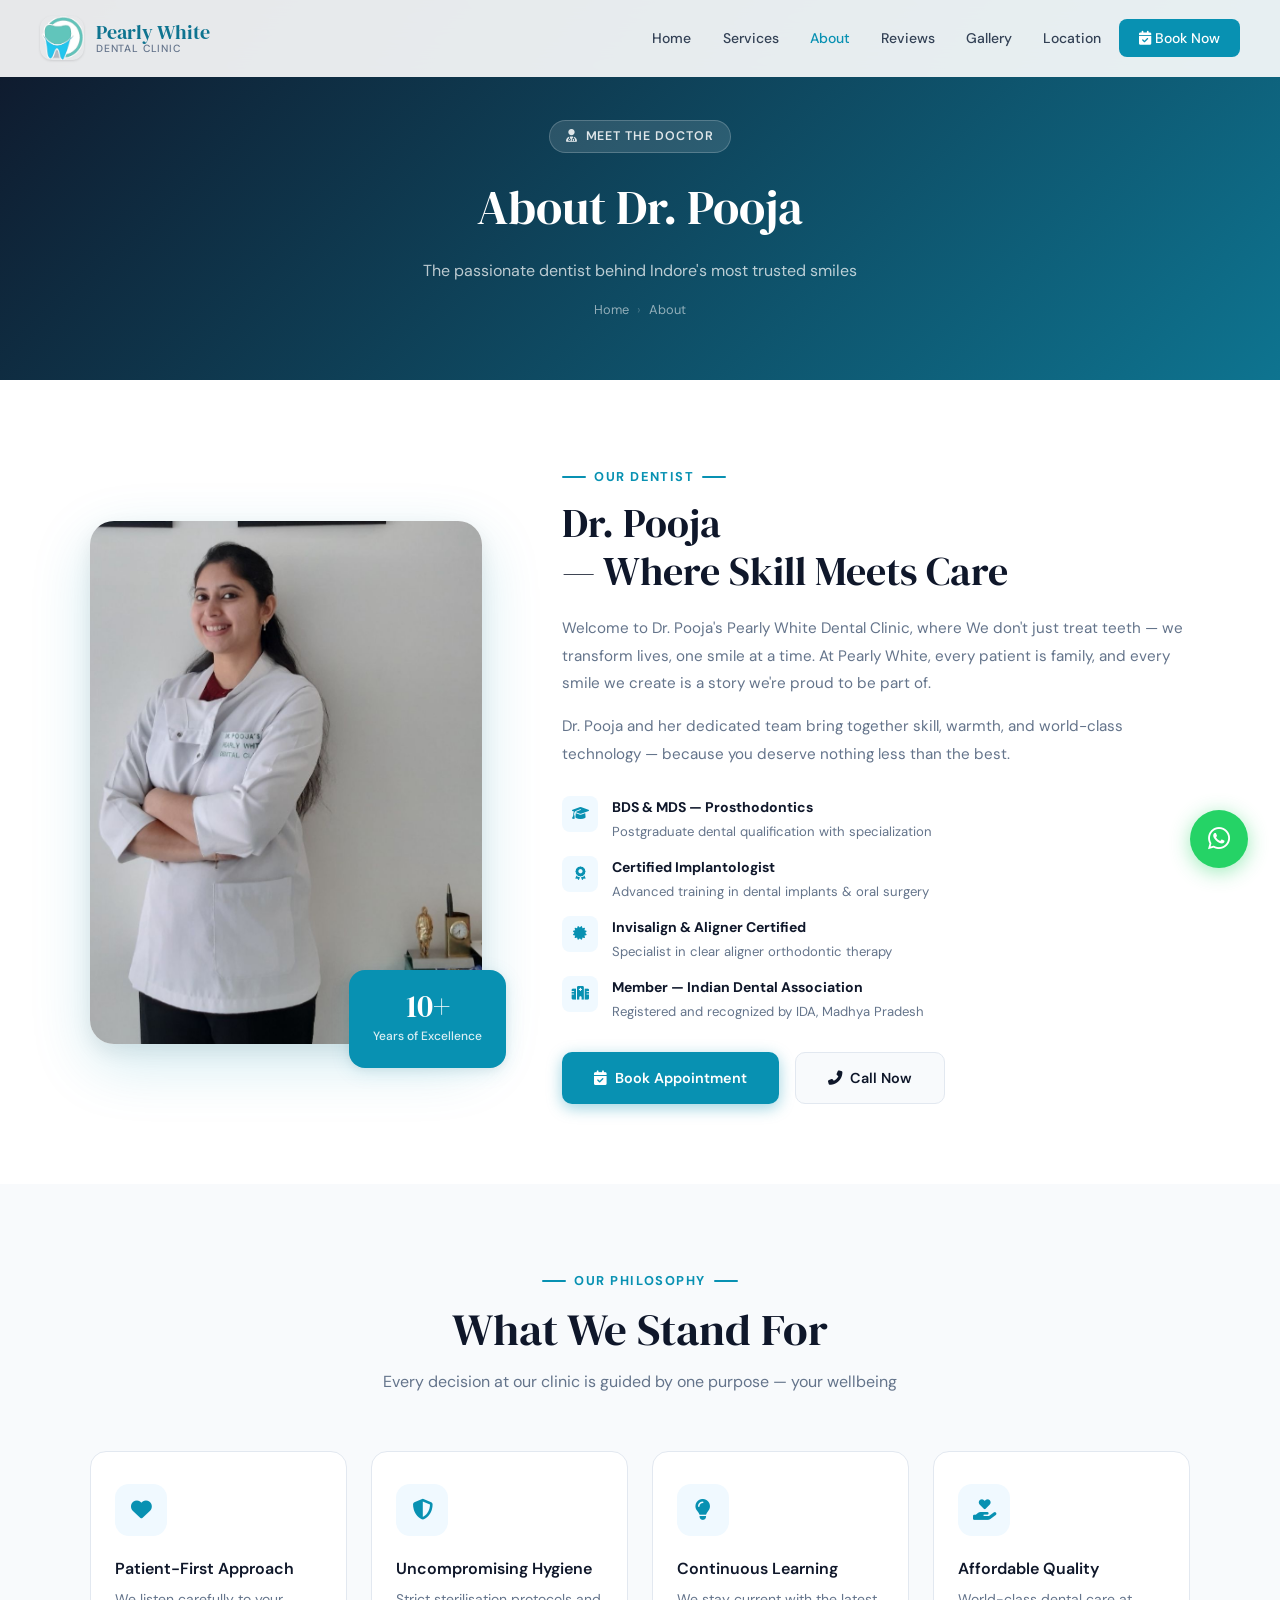
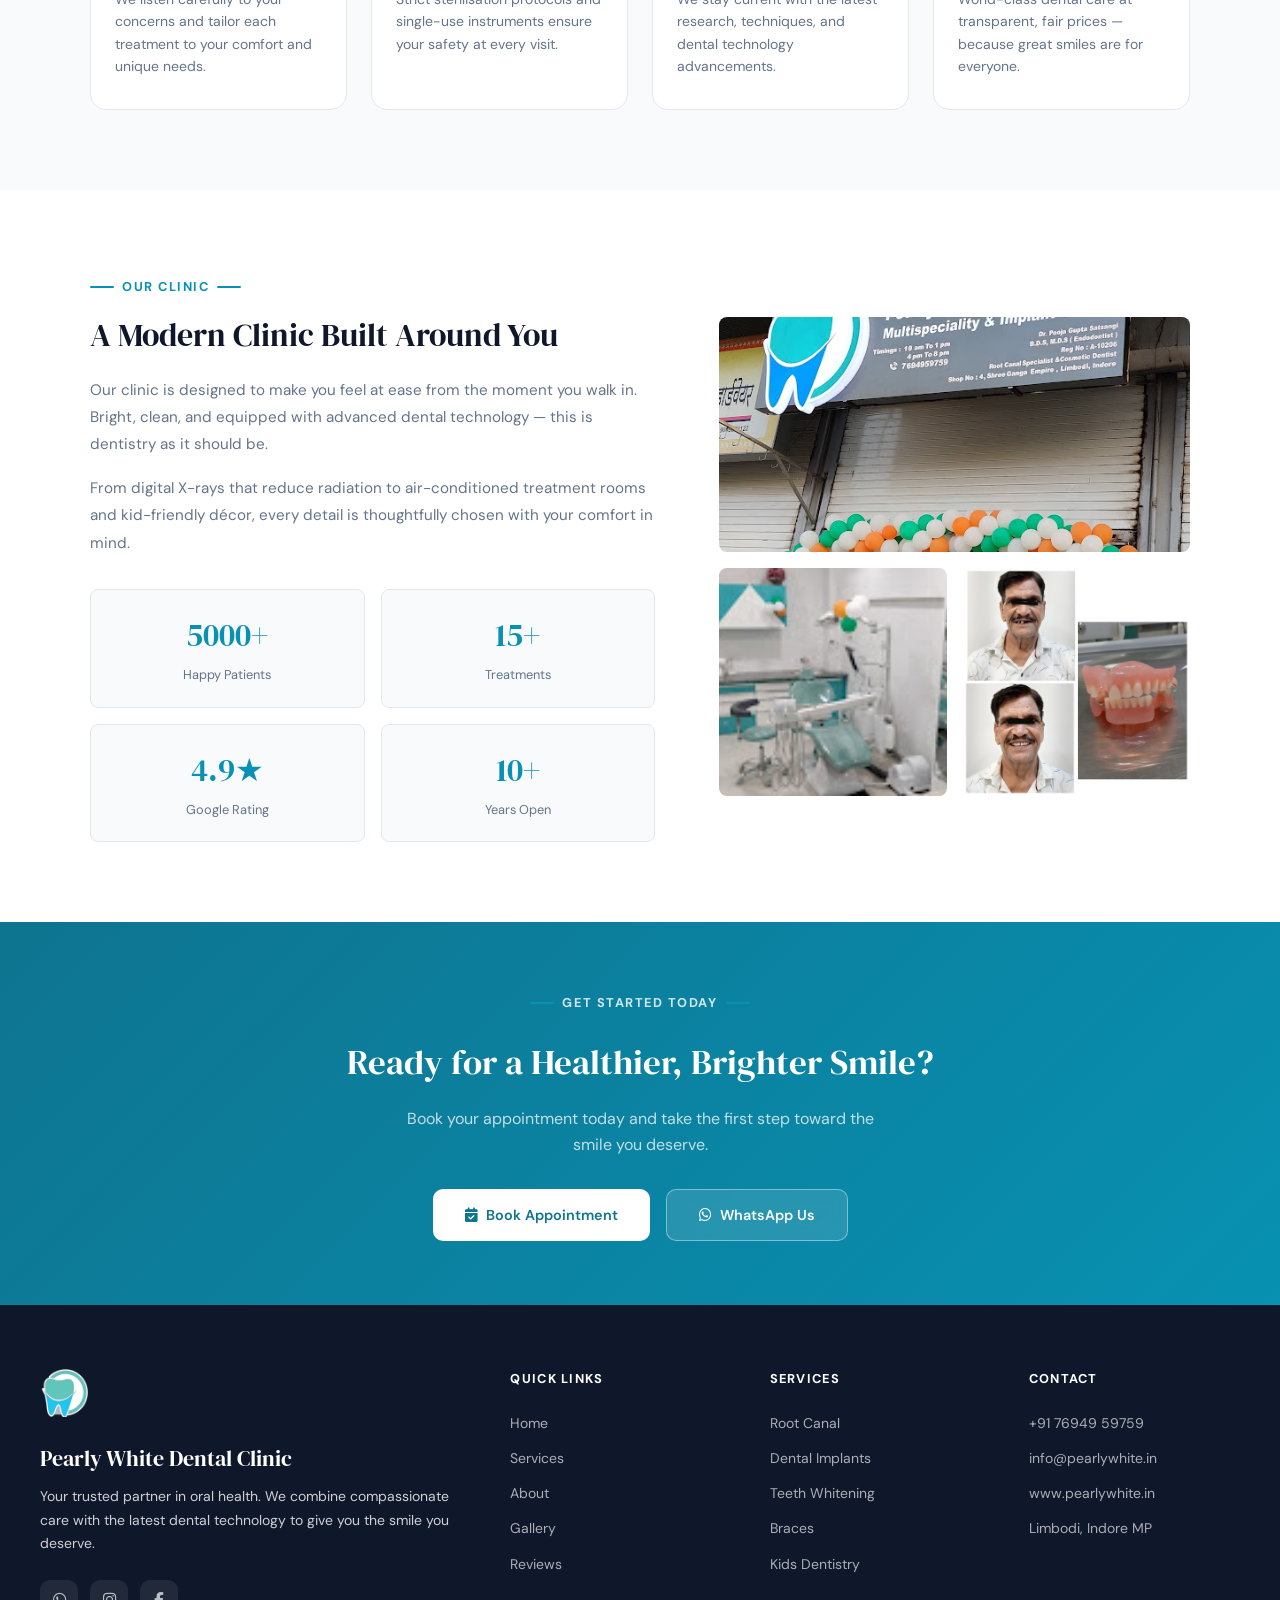
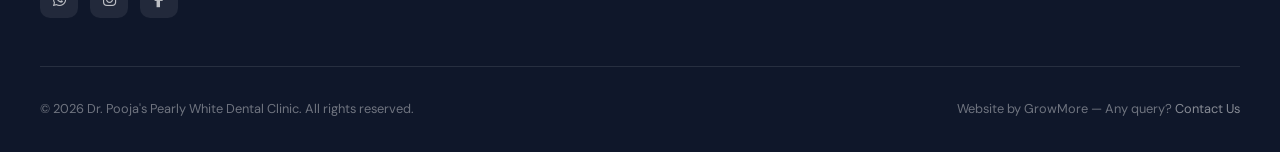
==== commit 3f5672e3: "Update about.html" ====
--- a/about.html
+++ b/about.html
@@ -440,7 +440,7 @@
   </div>
   <div class="footer-bottom">
     <span>© 2026 Dr. Pooja's Pearly White Dental Clinic. All rights reserved.</span>
-    <span>Website by <a href="https://www.webplans.in" target="_blank">Web Plans™</a></span>
+    <span>Website by GrowMore — Any query? <a href="https://wa.me/919098350633" target="_blank">Contact Us</a></span>
   </div>
 </footer>
 
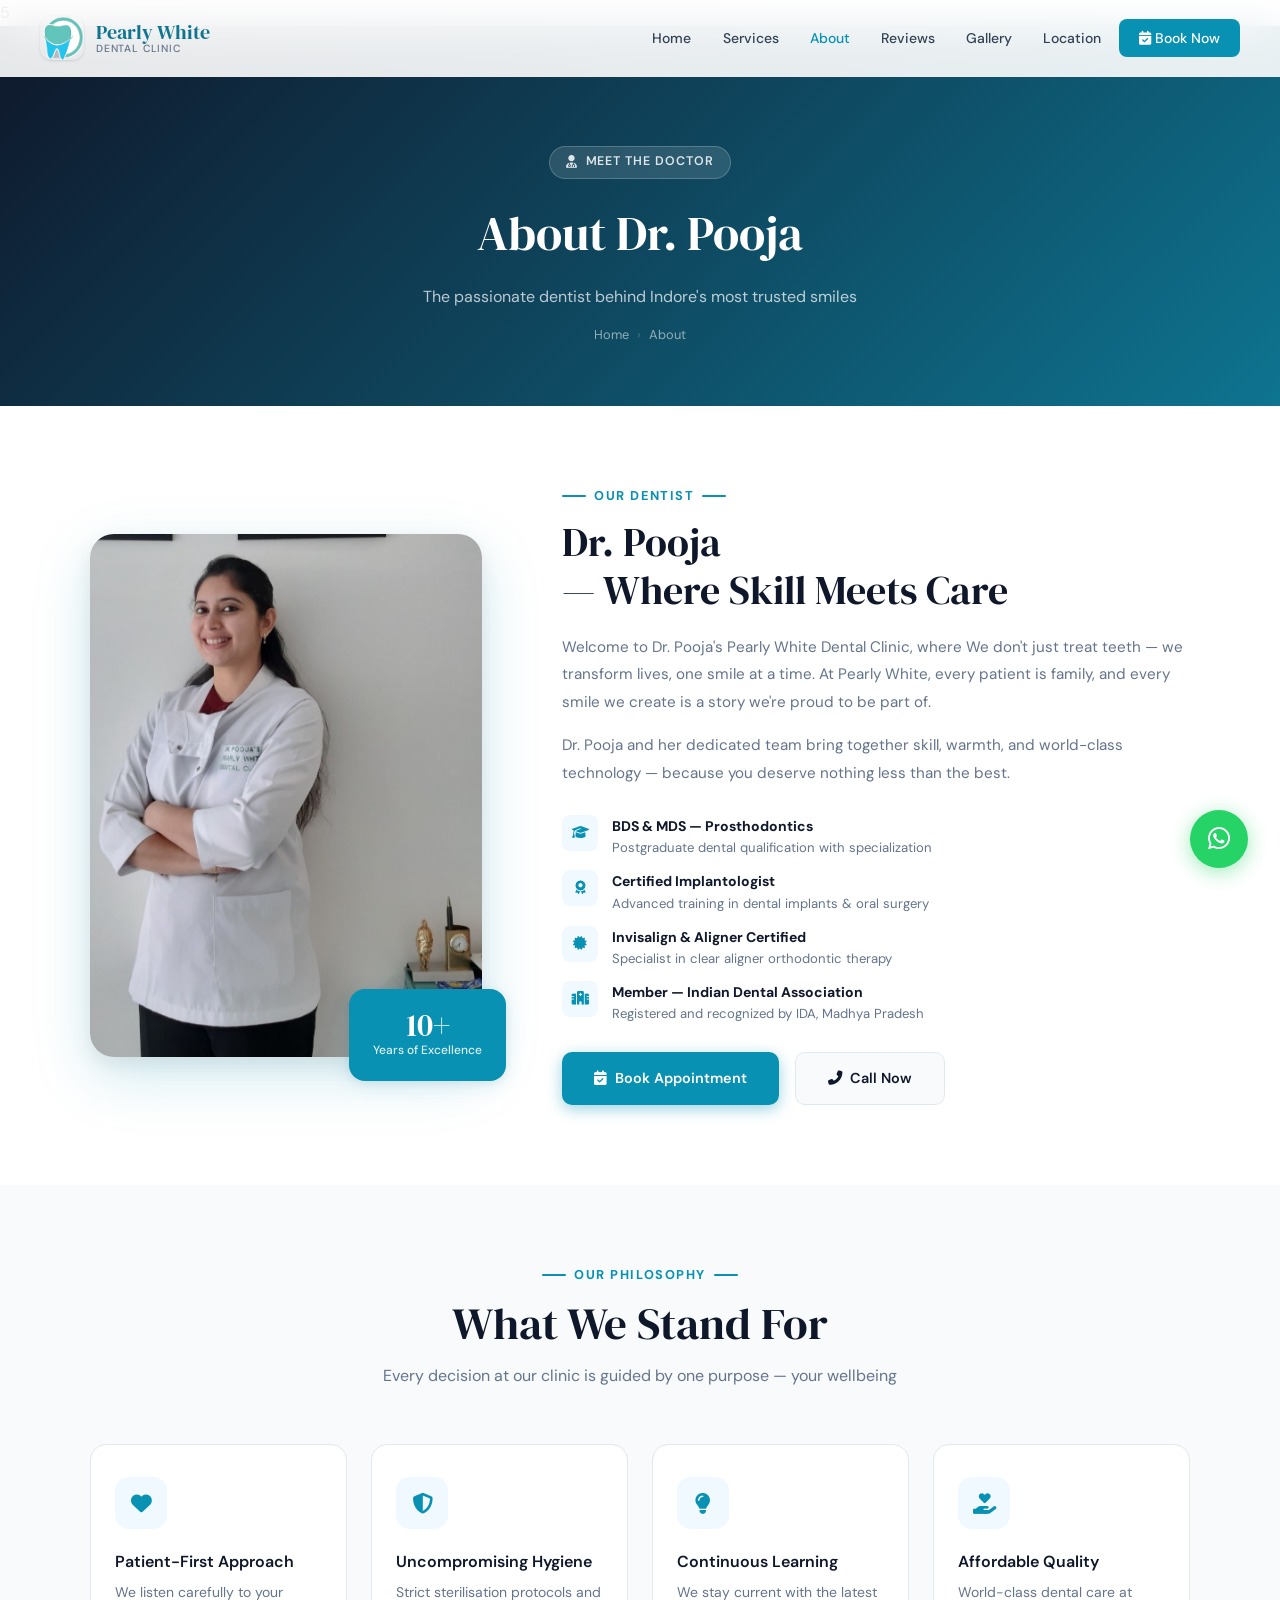
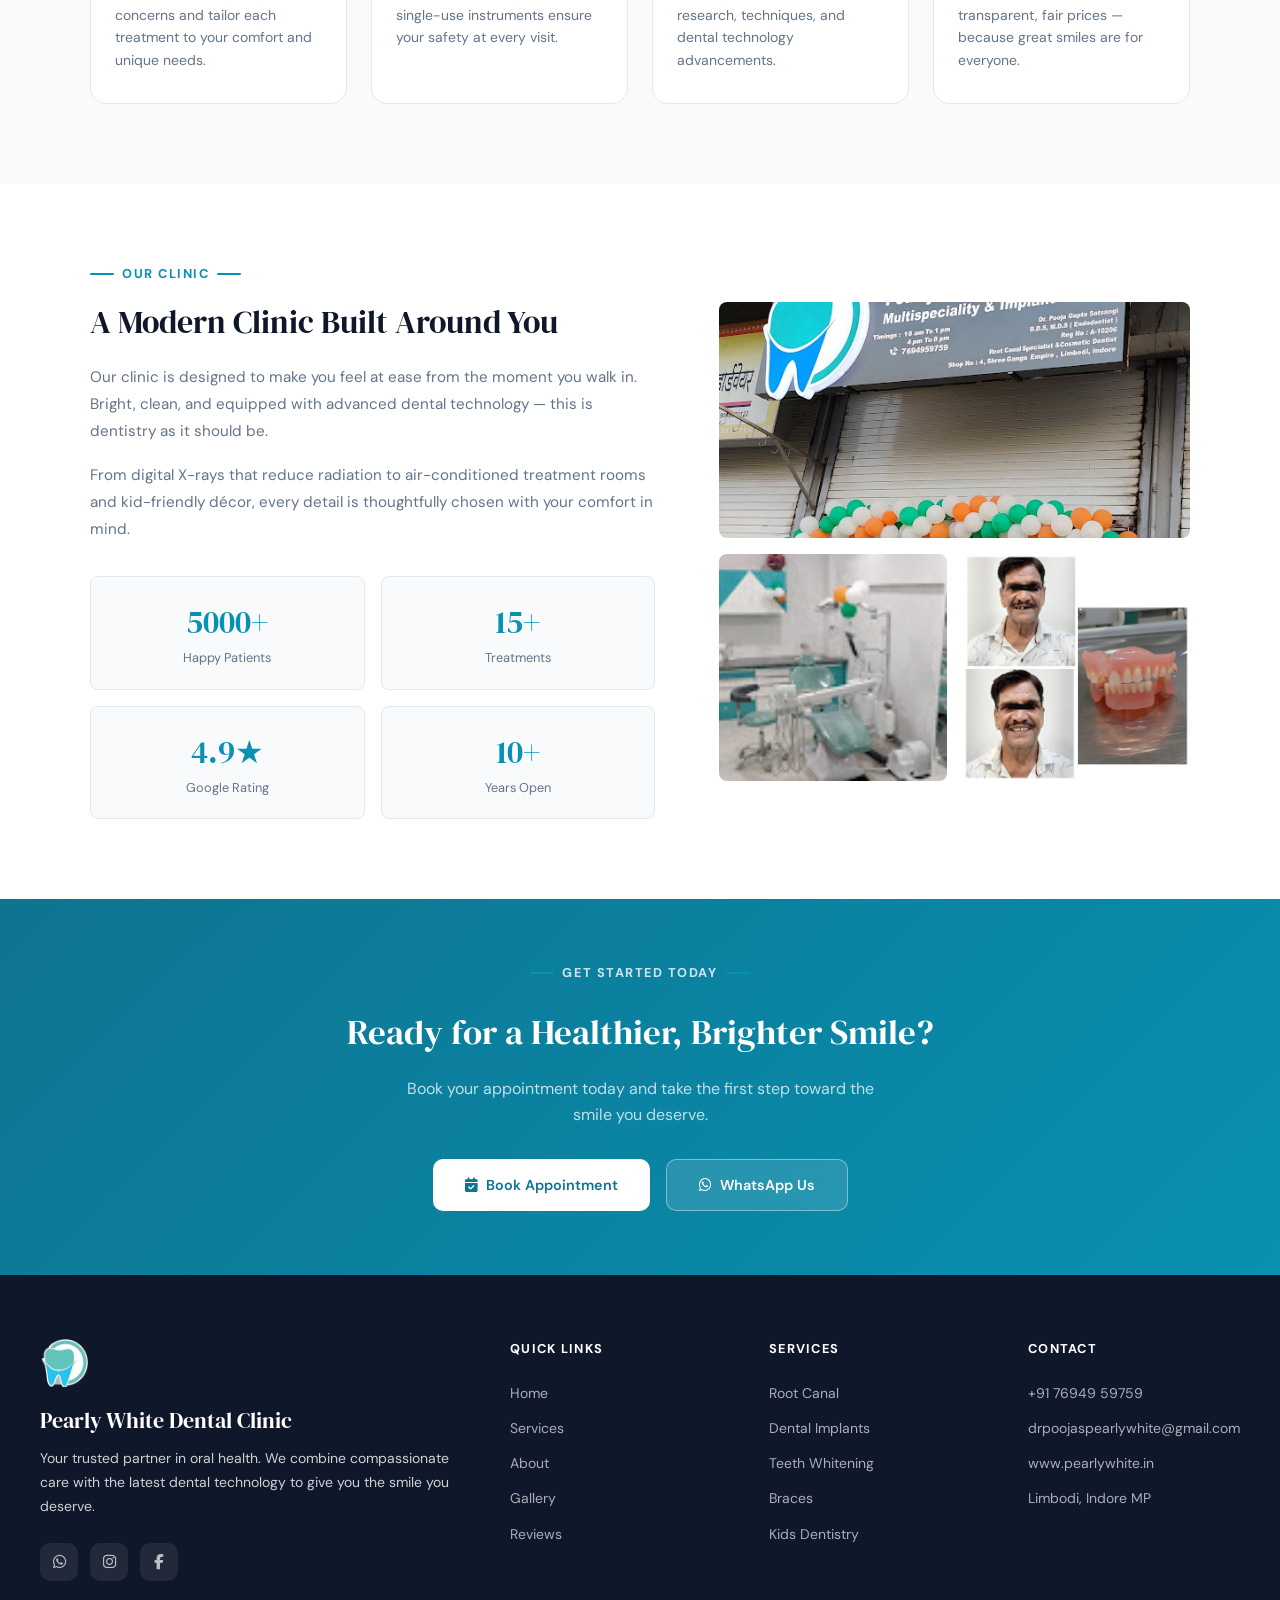
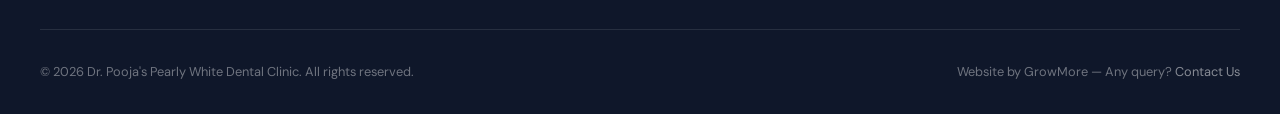
==== commit e74cf475: "Update about.html" ====
--- a/about.html
+++ b/about.html
@@ -1,4 +1,4 @@
-<!DOCTYPE html>
+5<!DOCTYPE html>
 <html lang="en">
 <head>
   <meta charset="UTF-8">
@@ -432,7 +432,7 @@
       <h4>Contact</h4>
       <ul>
         <li><a href="tel:+917694959759">+91 76949 59759</a></li>
-        <li><a href="mailto:info@pearlywhite.in">info@pearlywhite.in</a></li>
+        <li><a href="mailto:drpoojaspearlywhite@gmail.com">drpoojaspearlywhite@gmail.com</a></li>
         <li><a href="https://www.pearlywhite.in">www.pearlywhite.in</a></li>
         <li><a href="index.html#location">Limbodi, Indore MP</a></li>
       </ul>
--- a/style.css
+++ b/style.css
@@ -268,14 +268,6 @@
   font-style: italic;
 }
 
-/* .hero-content p {
-  font-size: 1.1rem;
-  color: rgba(255,255,255,0.82);
-  margin-bottom: 2.5rem;
-  max-width: 560px;
-  margin-left: auto;
-  margin-right: auto;
-} */
 .hero-content p {
   font-size: 1.1rem;
   font-weight: 500;
@@ -290,7 +282,8 @@
   gap: 1rem;
   justify-content: center;
   flex-wrap: wrap;
-}
+  margin-top: -1.7rem;
+} 
 
 .hero-stats {
   position: absolute;
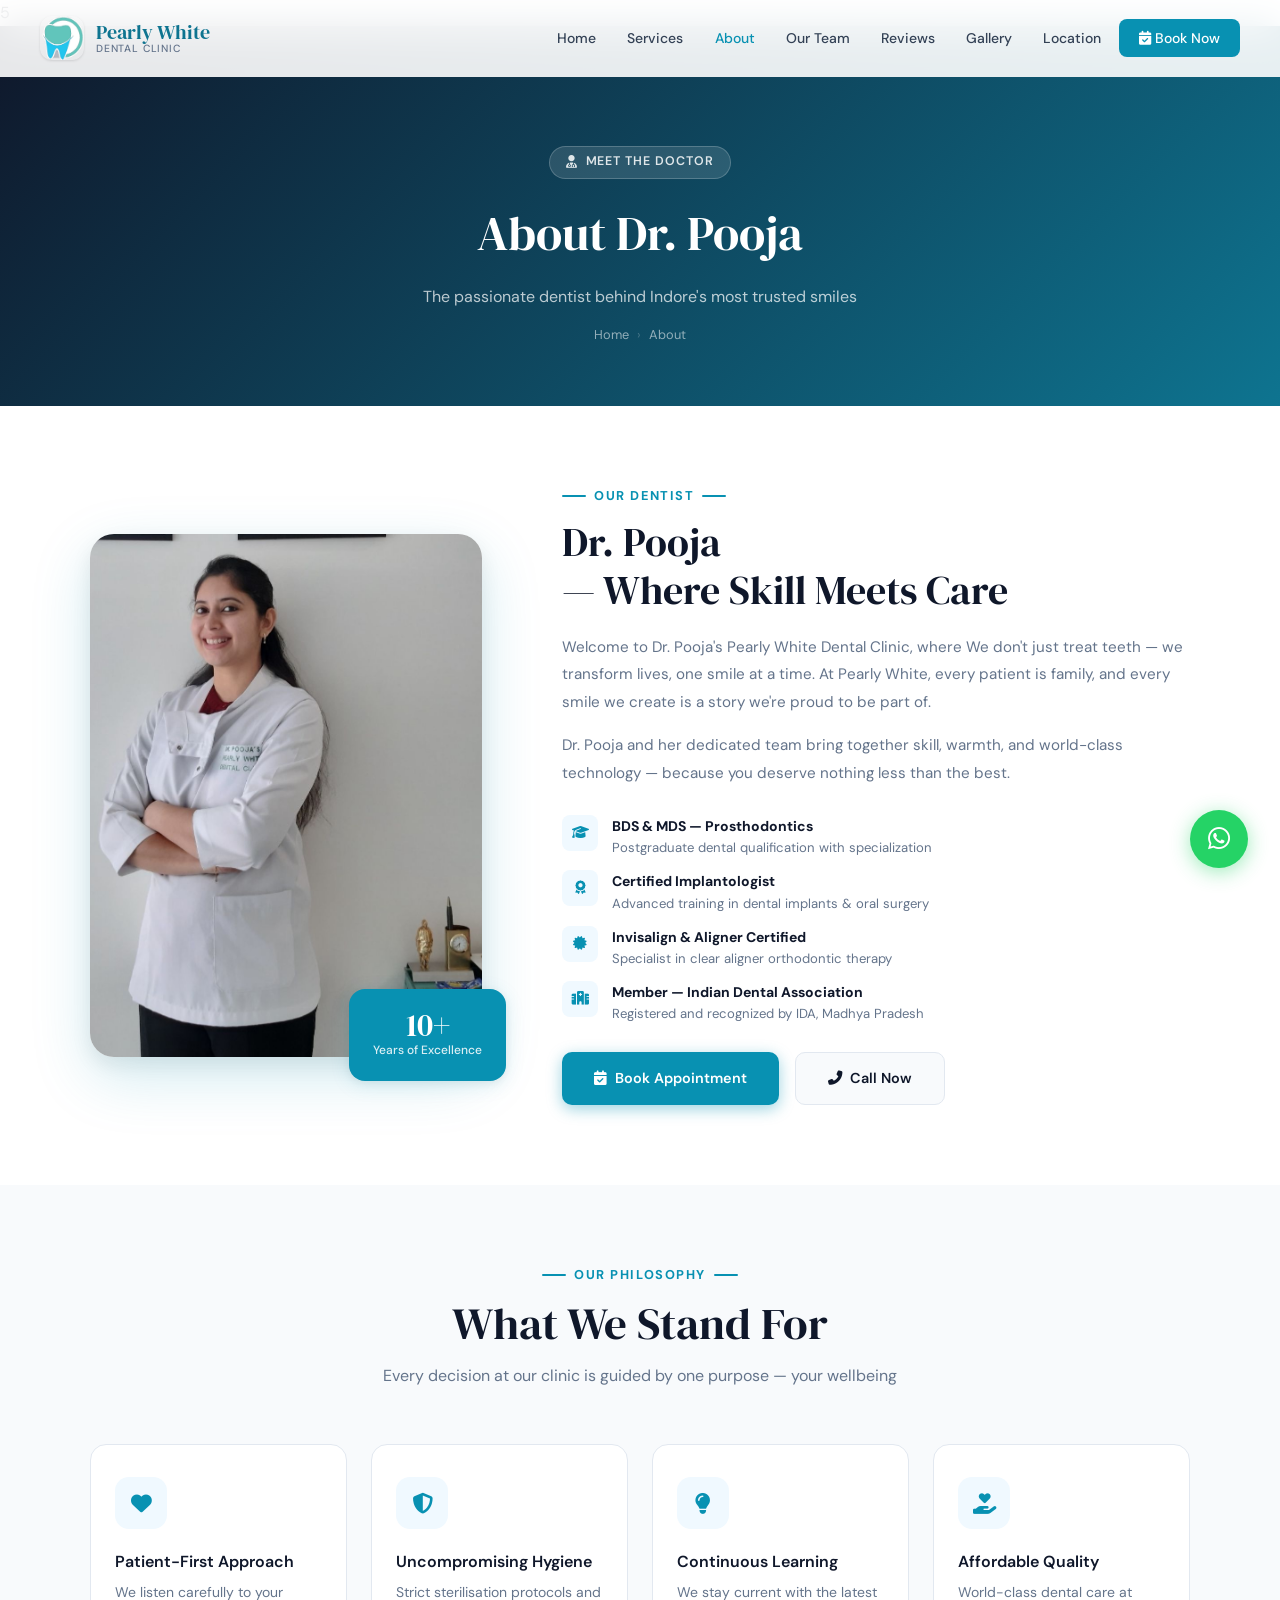
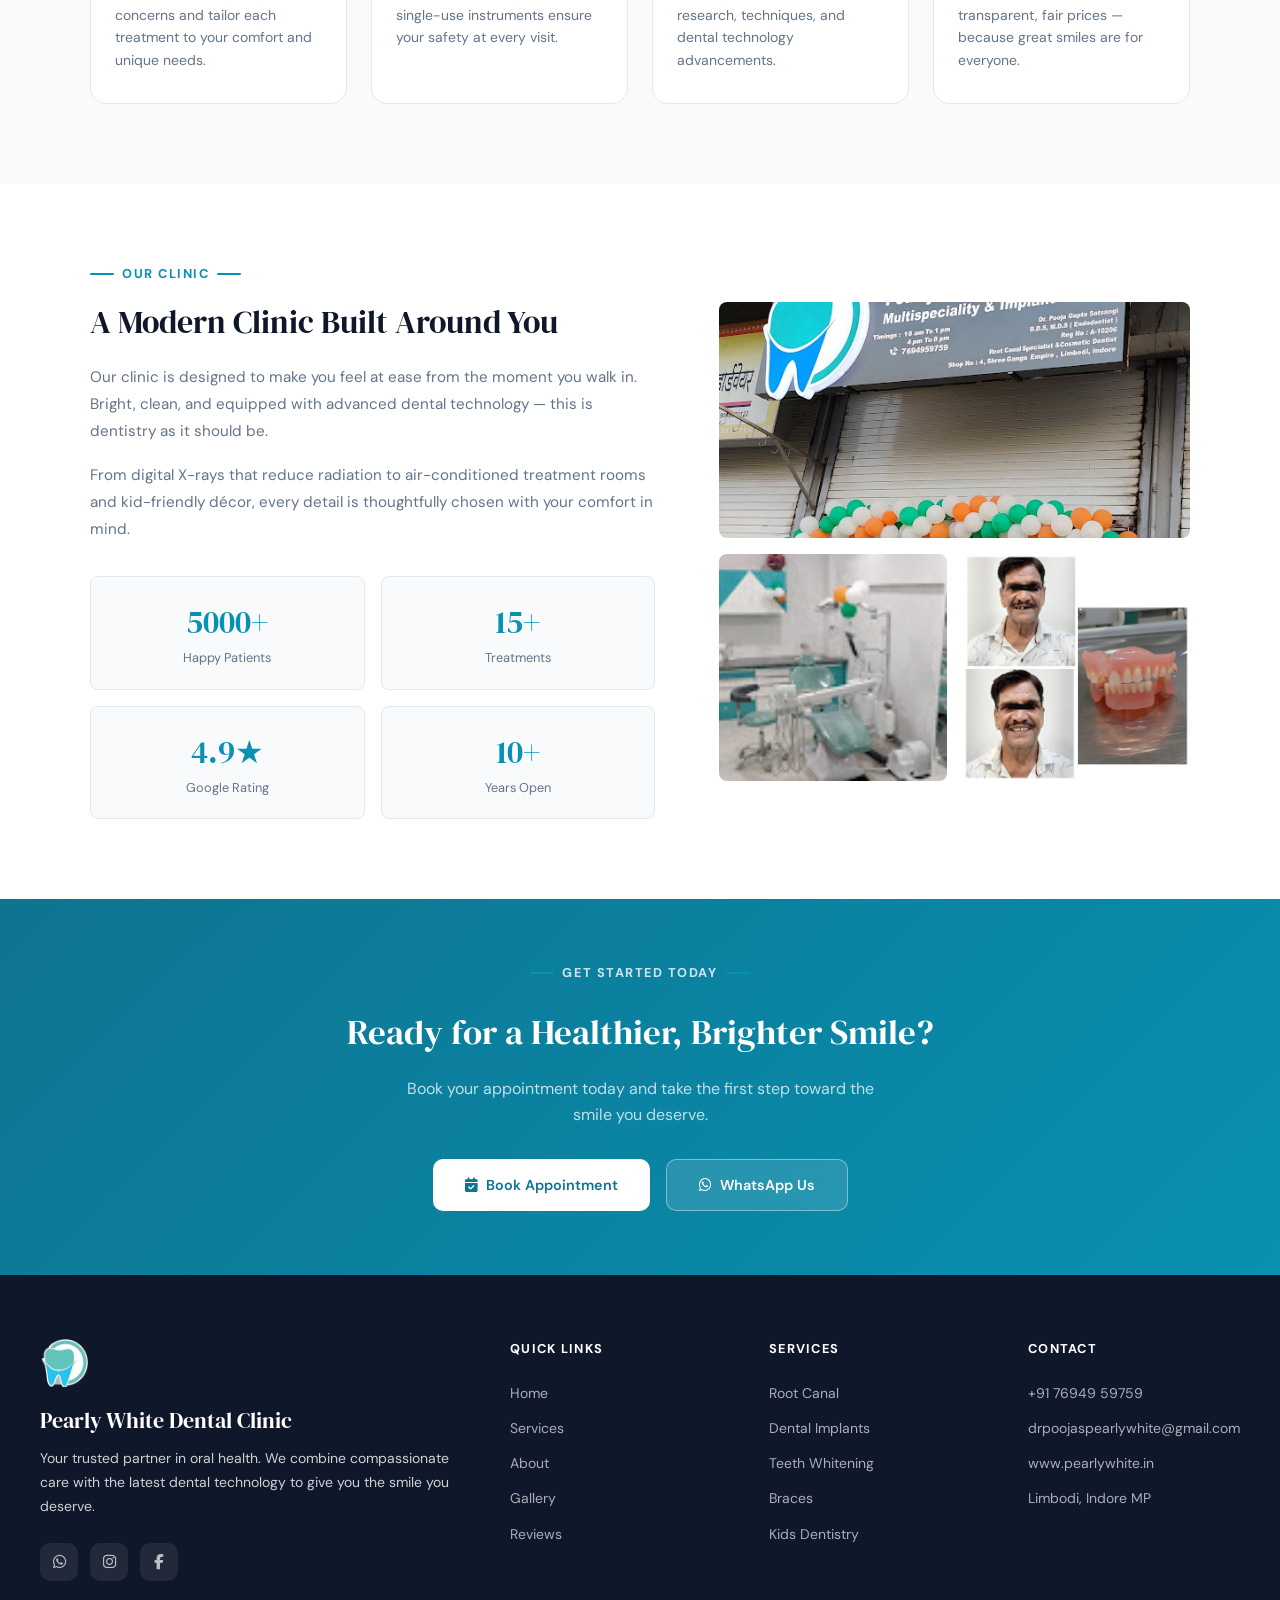
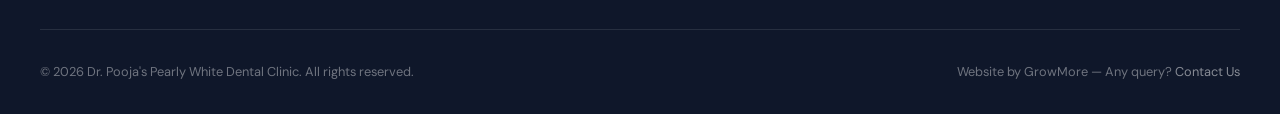
==== commit ab3f71ec: "Update about.html" ====
--- a/about.html
+++ b/about.html
@@ -224,6 +224,7 @@
     <li><a href="index.html">Home</a></li>
     <li><a href="index.html#services">Services</a></li>
     <li><a href="about.html" style="color:var(--primary);">About</a></li>
+    <li><a href="team.html">Our Team</a></li>
     <li><a href="index.html#testimonials">Reviews</a></li>
     <li><a href="gallery.html">Gallery</a></li>
     <li><a href="index.html#location">Location</a></li>
--- a/style.css
+++ b/style.css
@@ -406,6 +406,27 @@
   background: var(--light);
 }
 
+.service-img-wrap {
+  width: calc(100% + 4rem);
+  height: 180px;
+  margin: -2rem -2rem 1.25rem -2rem;
+  overflow: hidden;
+  border-radius: var(--radius) var(--radius) 0 0;
+}
+
+.service-img-wrap img {
+  width: 100%;
+  height: 100%;
+  object-fit: cover;
+  object-position: center;
+  display: block;
+  transition: transform 0.5s ease;
+}
+
+.service-card:hover .service-img-wrap img {
+  transform: scale(1.07);
+}
+
 .services-grid {
   display: grid;
   grid-template-columns: repeat(auto-fit, minmax(260px, 1fr));
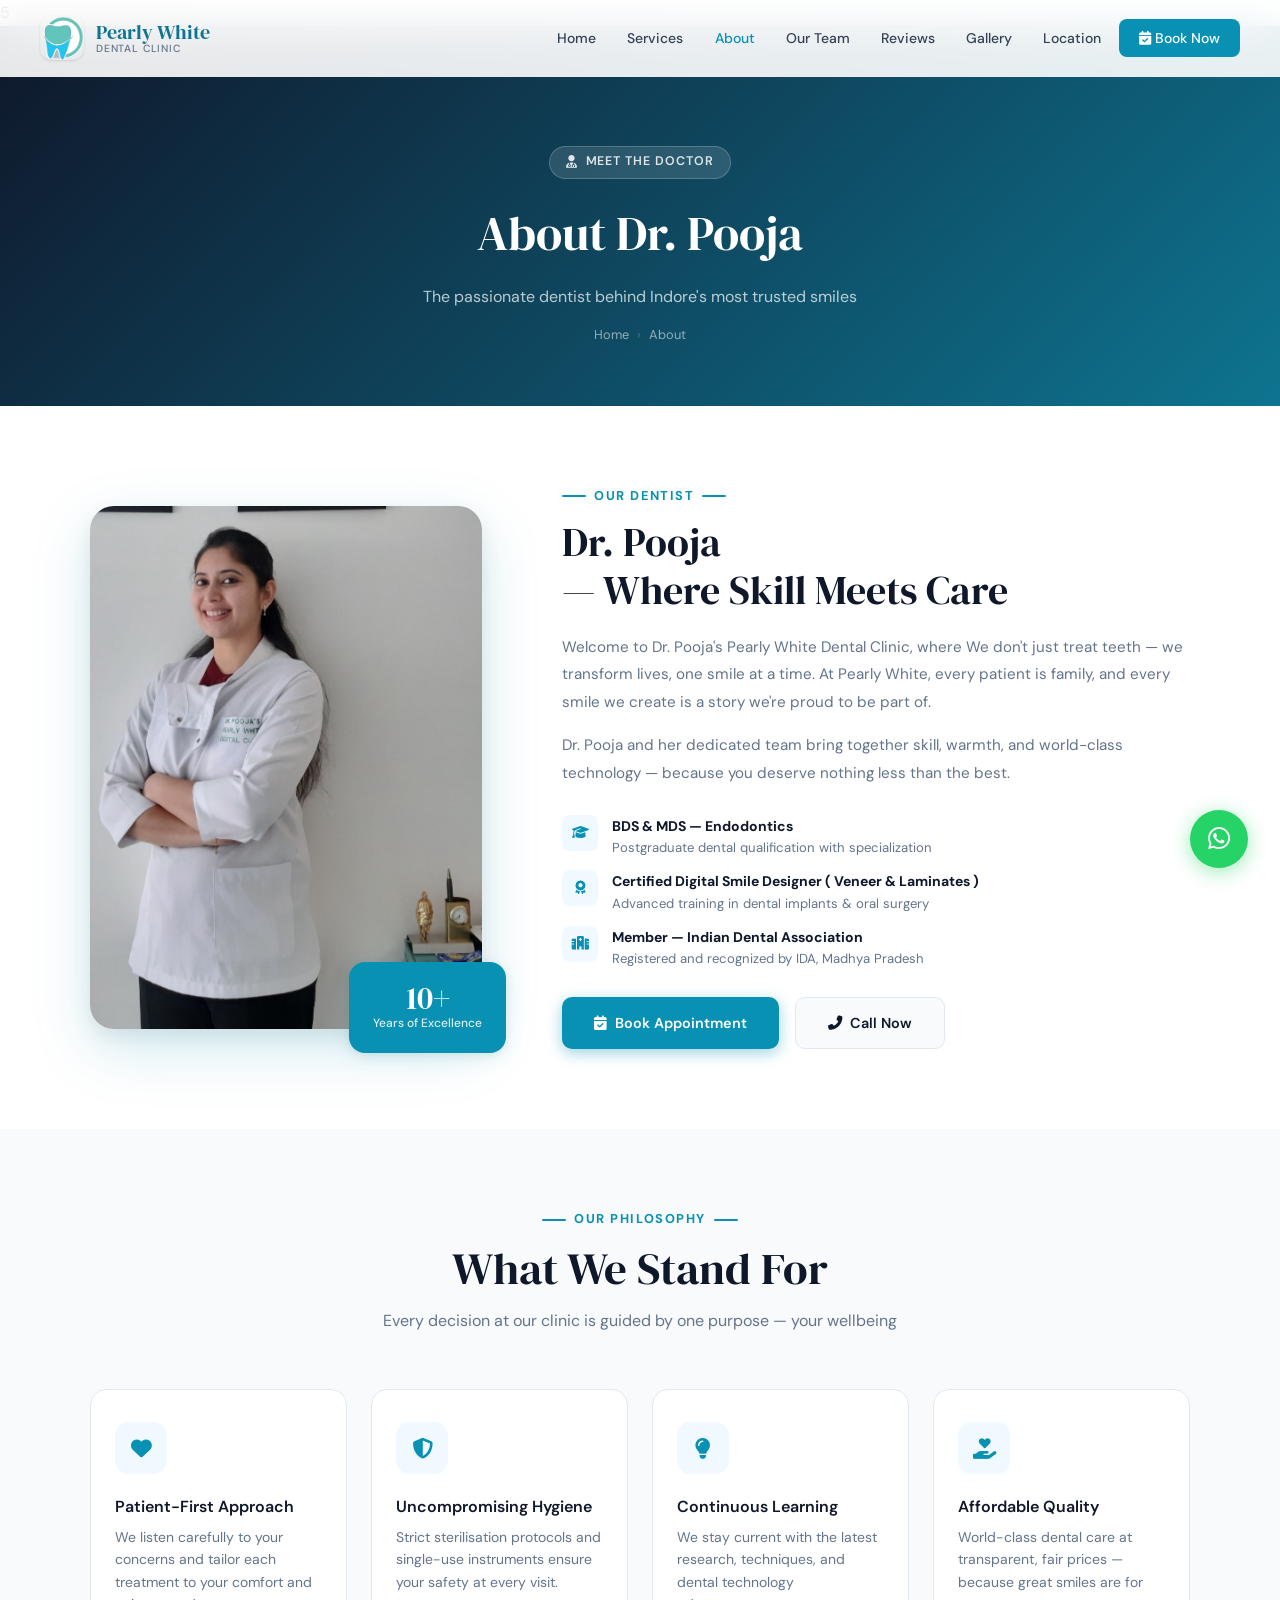
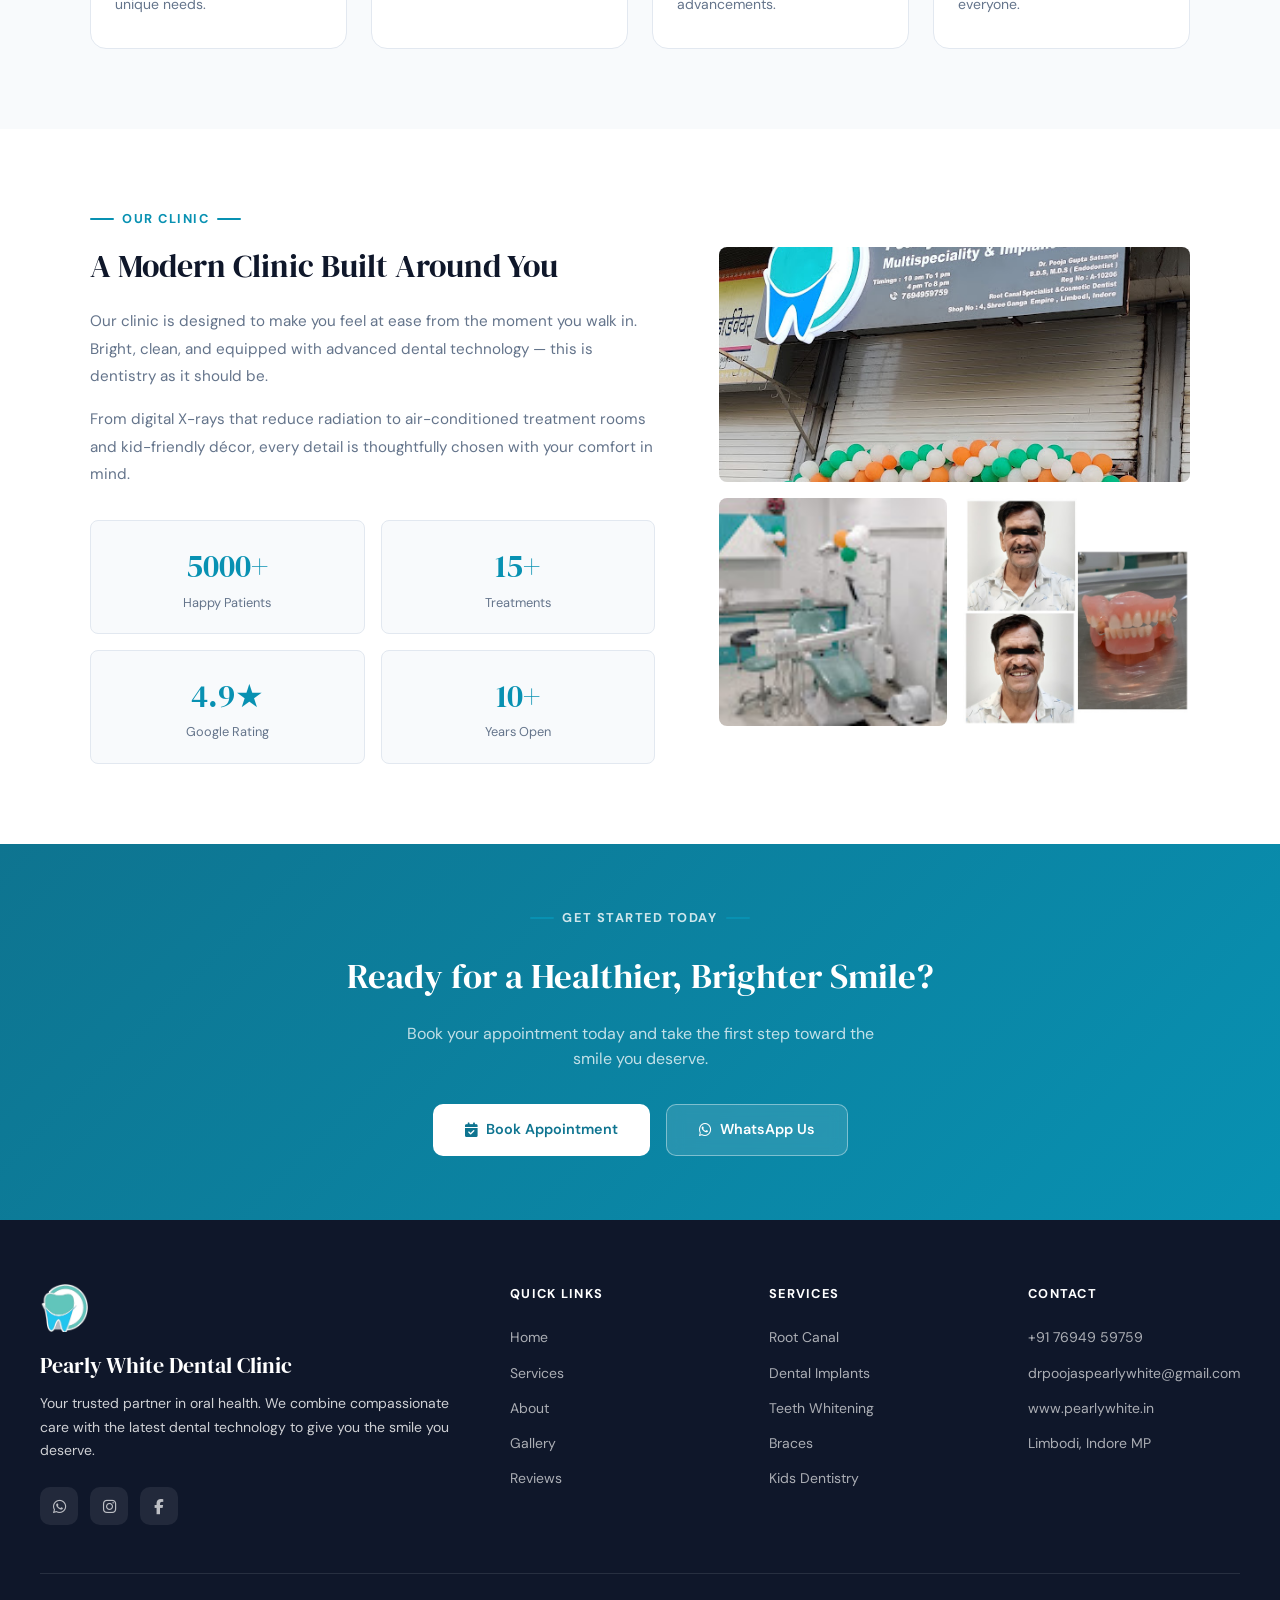
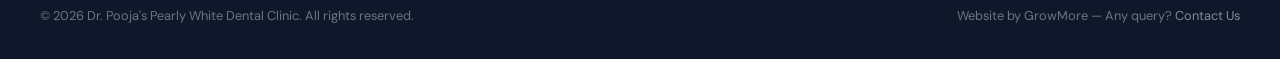
==== commit 93ba9ef3: "Update about.html" ====
--- a/about.html
+++ b/about.html
@@ -272,24 +272,18 @@
         <div class="cred-item">
           <div class="cred-icon"><i class="fas fa-graduation-cap"></i></div>
           <div>
-            <strong>BDS &amp; MDS — Prosthodontics</strong>
+            <strong>BDS &amp; MDS — Endodontics</strong>
             <span>Postgraduate dental qualification with specialization</span>
           </div>
         </div>
         <div class="cred-item">
           <div class="cred-icon"><i class="fas fa-award"></i></div>
           <div>
-            <strong>Certified Implantologist</strong>
+            <strong>Certified Digital Smile Designer ( Veneer & Laminates )</strong>
             <span>Advanced training in dental implants &amp; oral surgery</span>
           </div>
         </div>
-        <div class="cred-item">
-          <div class="cred-icon"><i class="fas fa-certificate"></i></div>
-          <div>
-            <strong>Invisalign &amp; Aligner Certified</strong>
-            <span>Specialist in clear aligner orthodontic therapy</span>
-          </div>
-        </div>
+      
         <div class="cred-item">
           <div class="cred-icon"><i class="fas fa-hospital"></i></div>
           <div>
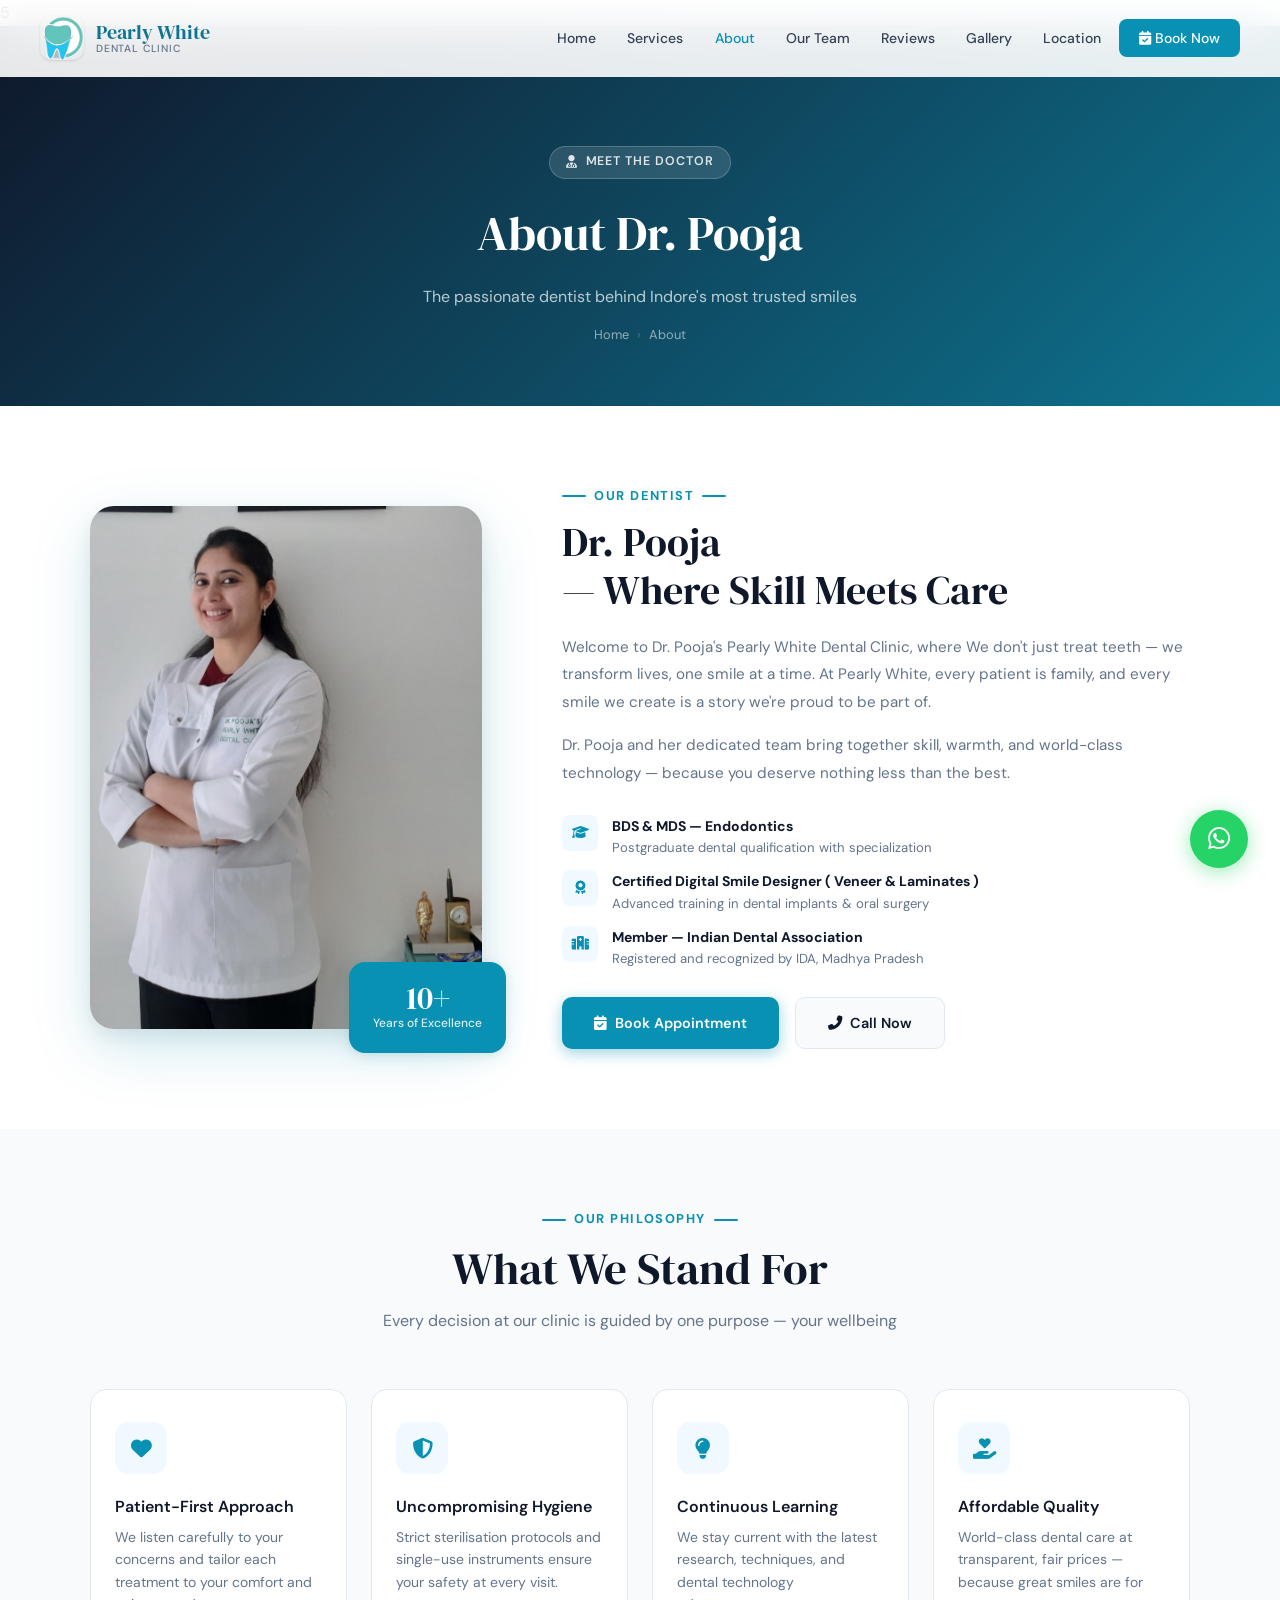
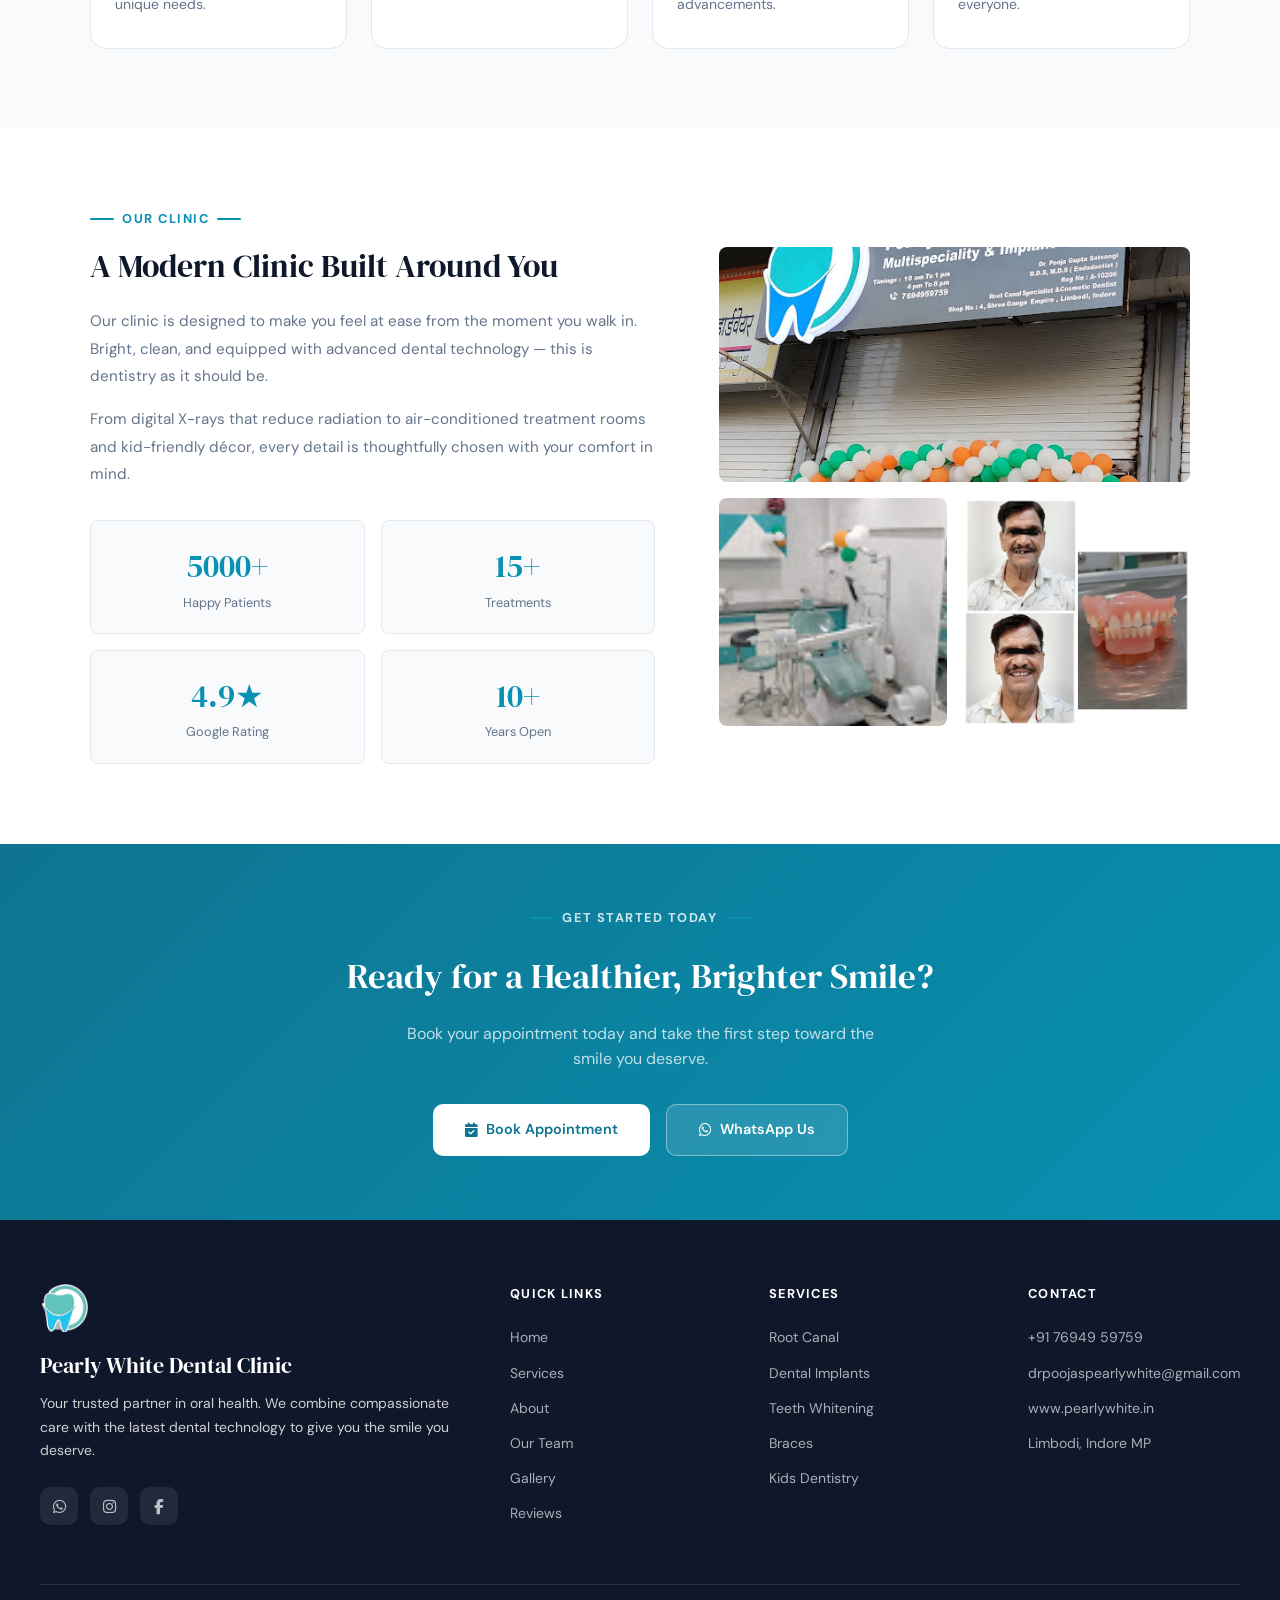
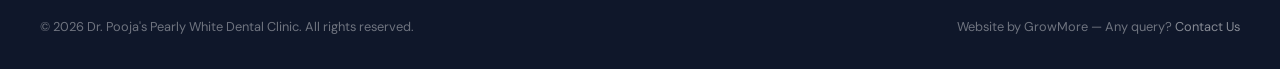
==== commit 70c257b4: "Update about.html" ====
--- a/about.html
+++ b/about.html
@@ -409,6 +409,7 @@
         <li><a href="index.html">Home</a></li>
         <li><a href="index.html#services">Services</a></li>
         <li><a href="about.html">About</a></li>
+        <li><a href="team.html">Our Team</a></li>
         <li><a href="gallery.html">Gallery</a></li>
         <li><a href="index.html#testimonials">Reviews</a></li>
       </ul>
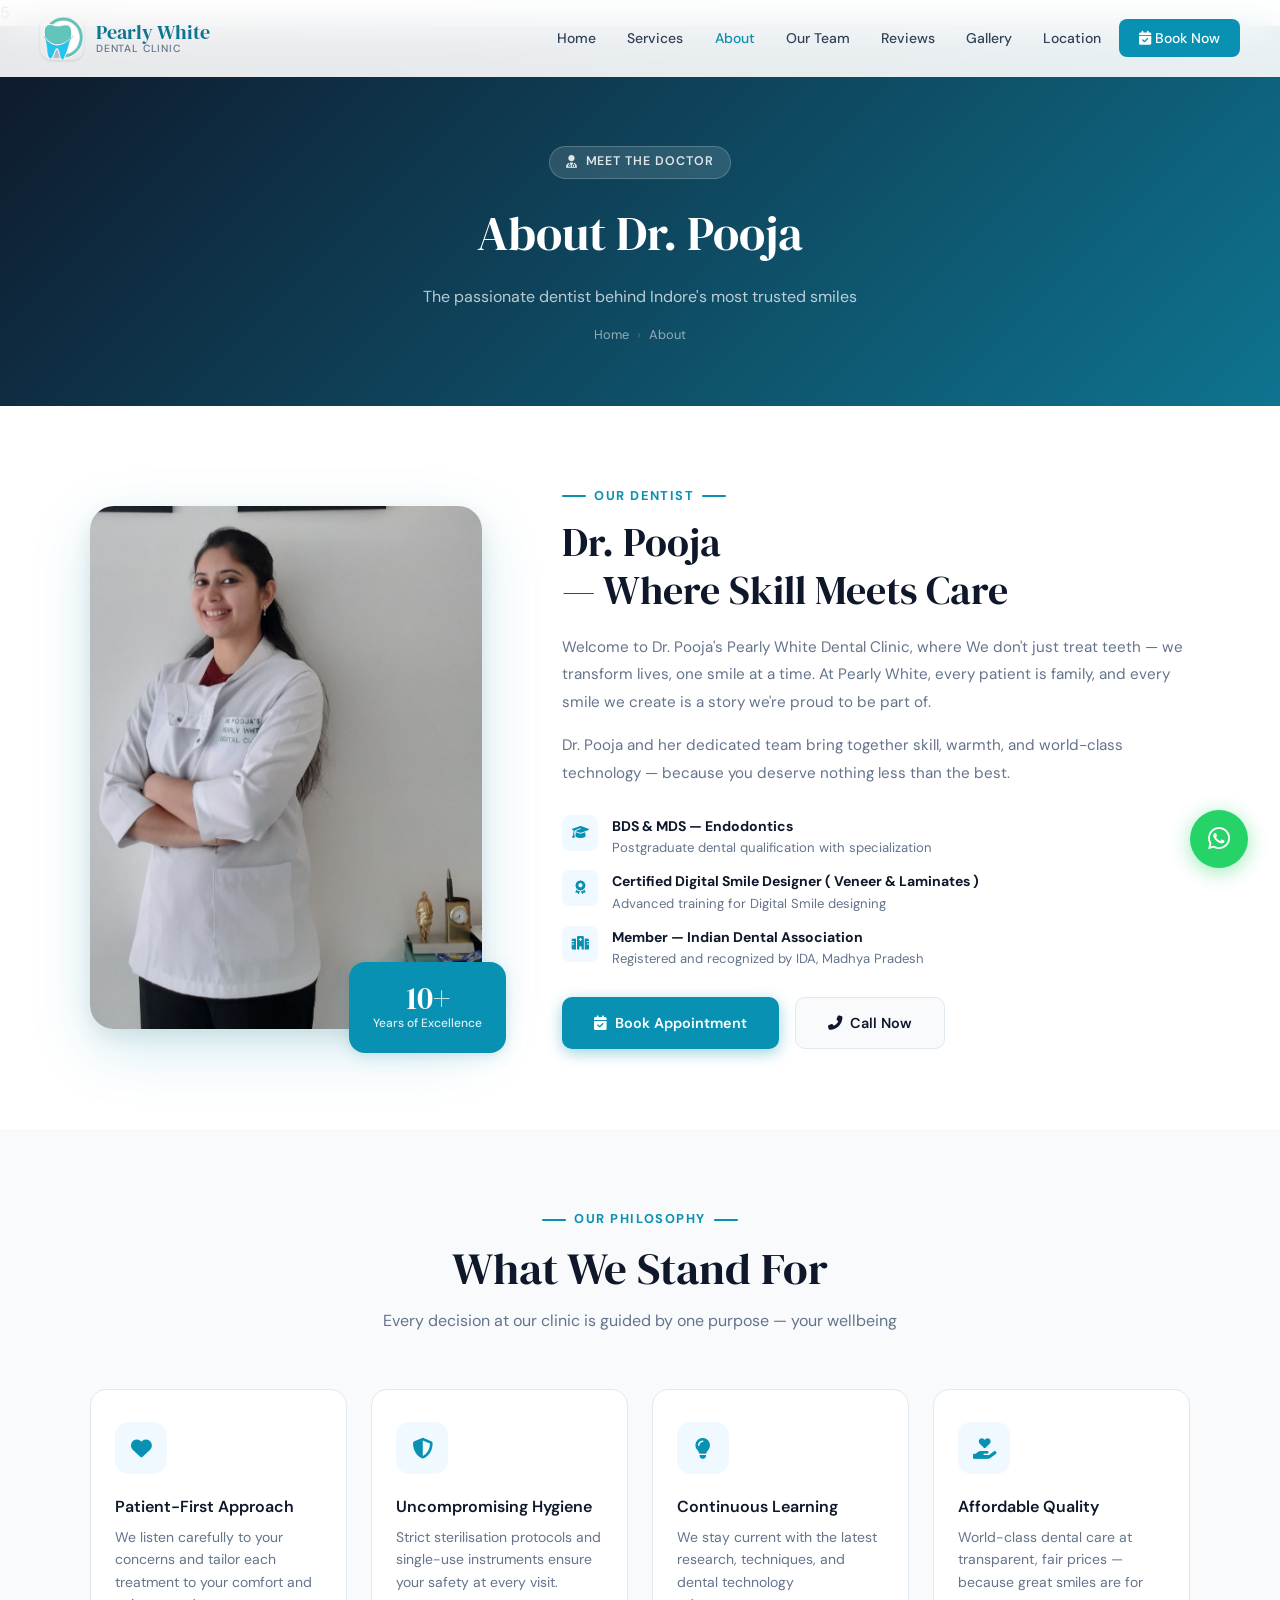
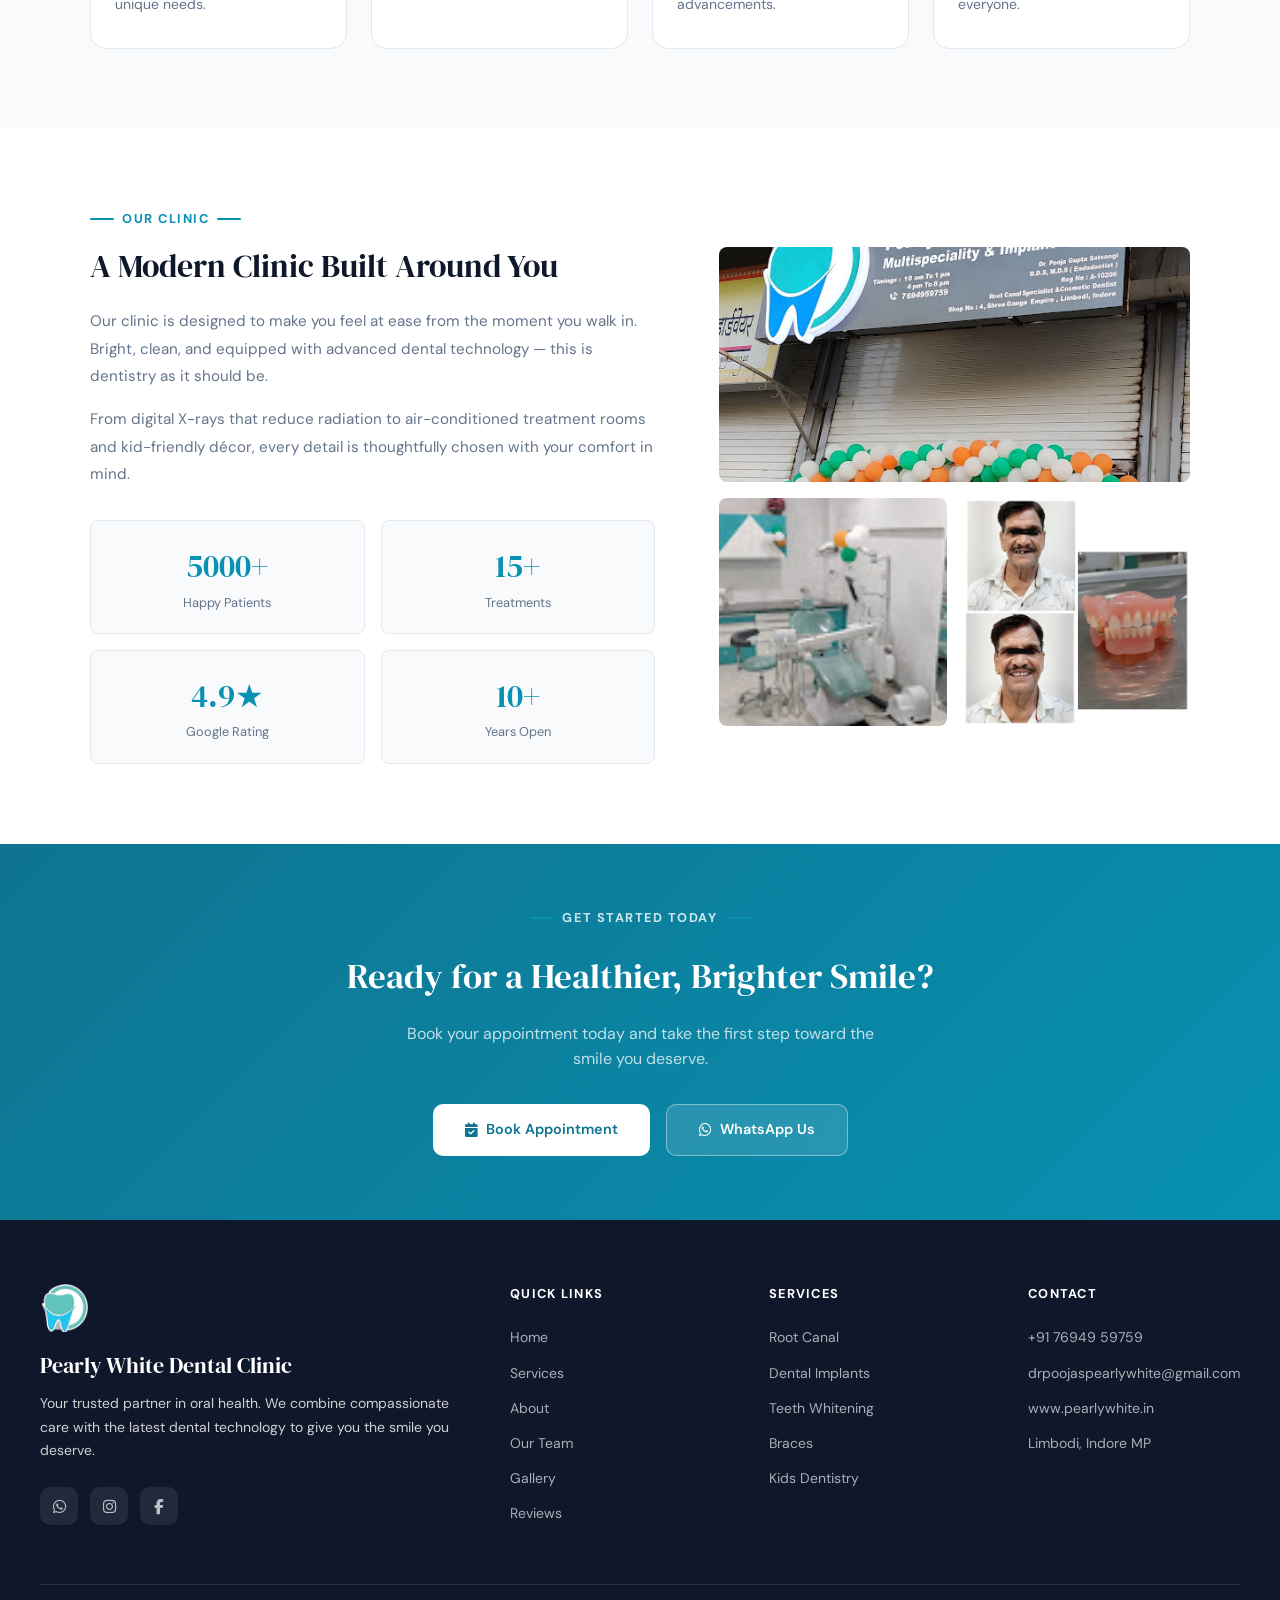
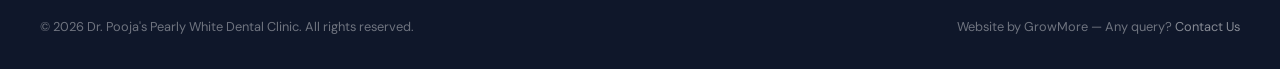
==== commit 80969414: "Update about.html" ====
--- a/about.html
+++ b/about.html
@@ -280,7 +280,7 @@
           <div class="cred-icon"><i class="fas fa-award"></i></div>
           <div>
             <strong>Certified Digital Smile Designer ( Veneer & Laminates )</strong>
-            <span>Advanced training in dental implants &amp; oral surgery</span>
+            <span>Advanced training for Digital Smile designing</span>
           </div>
         </div>
       
